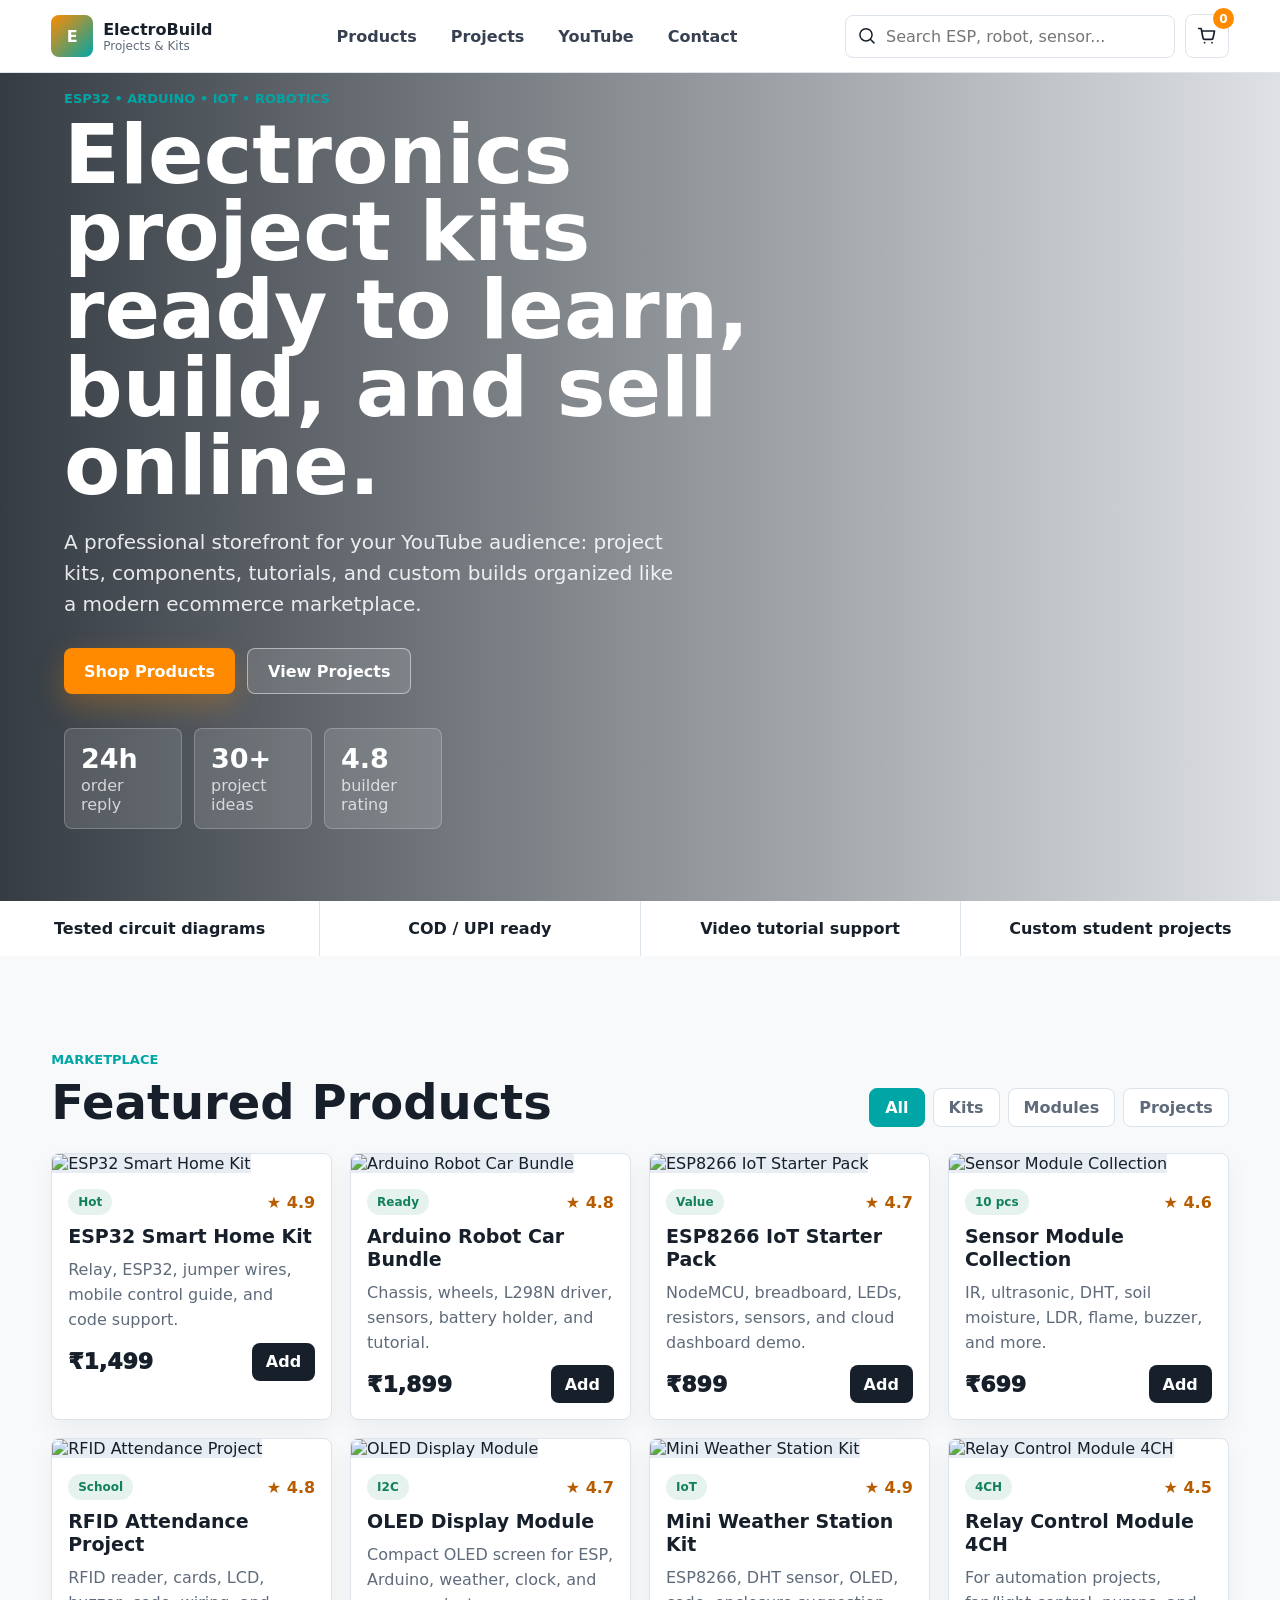
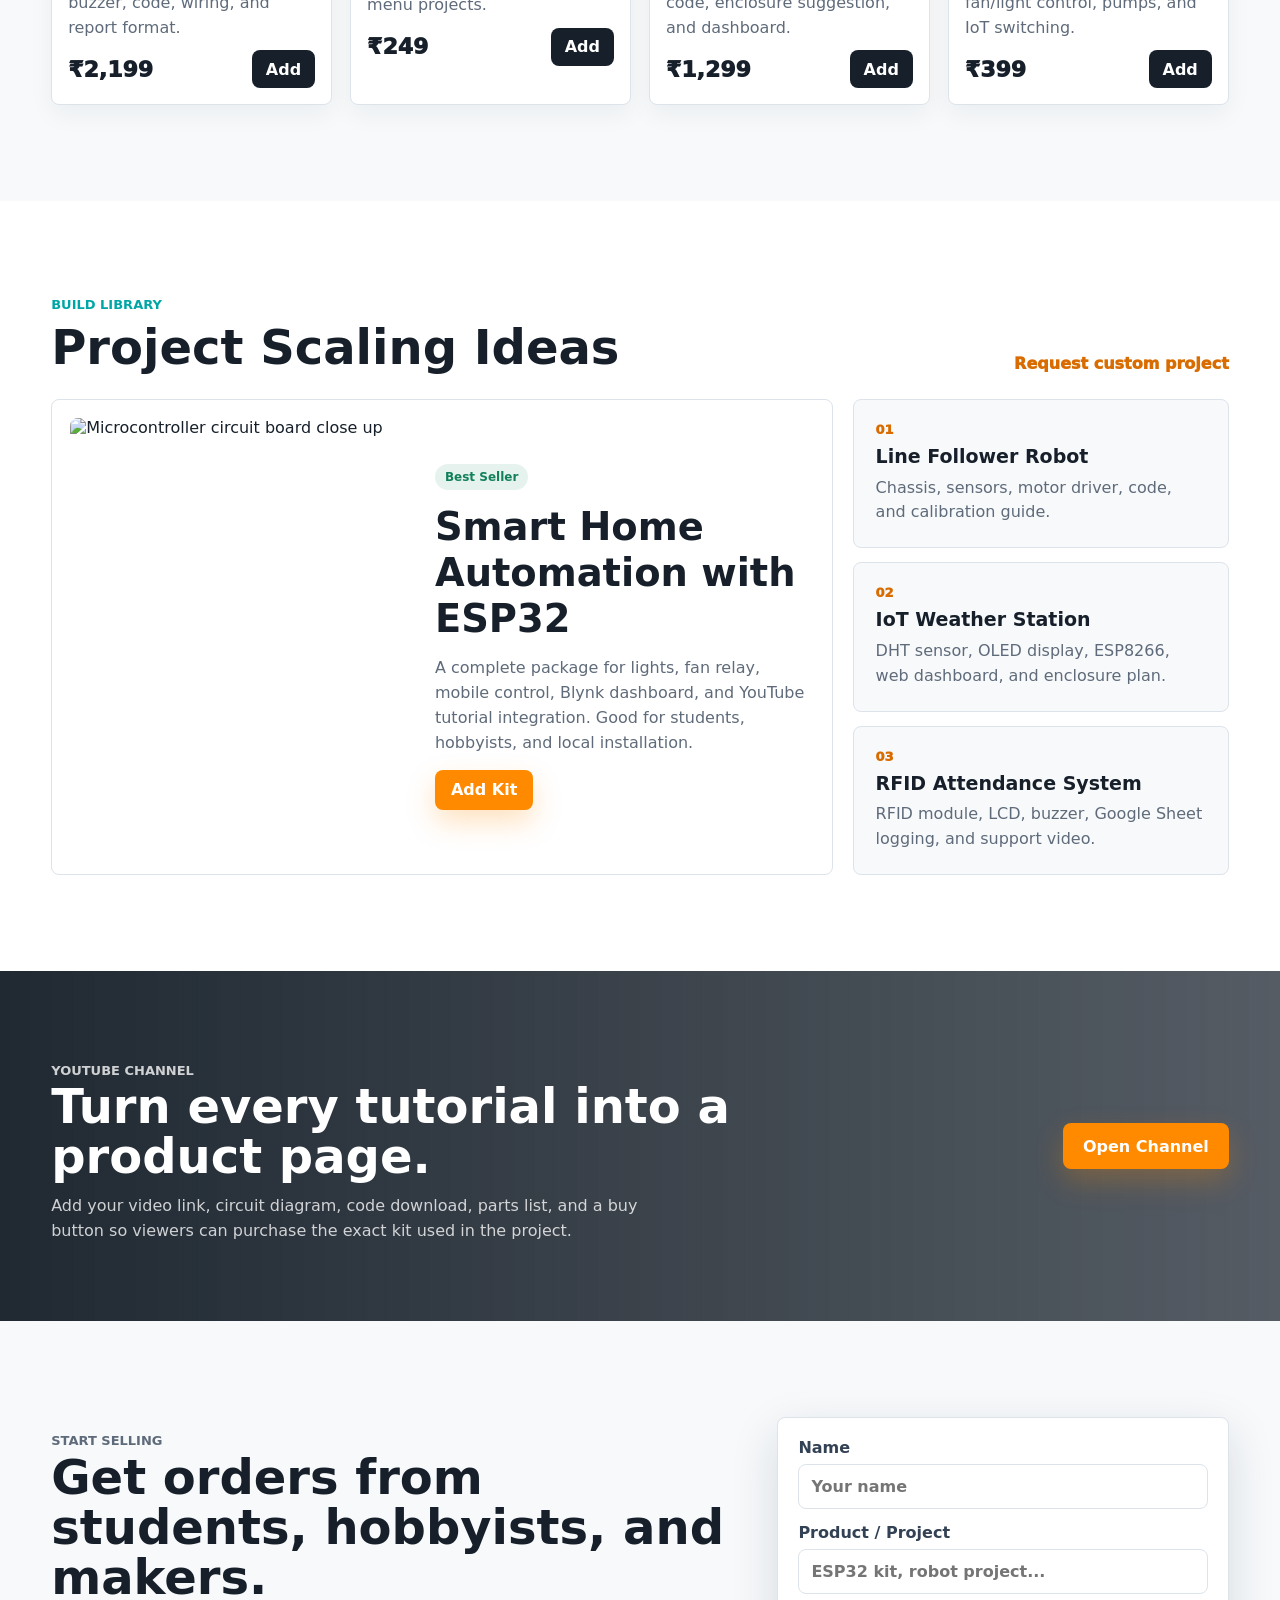
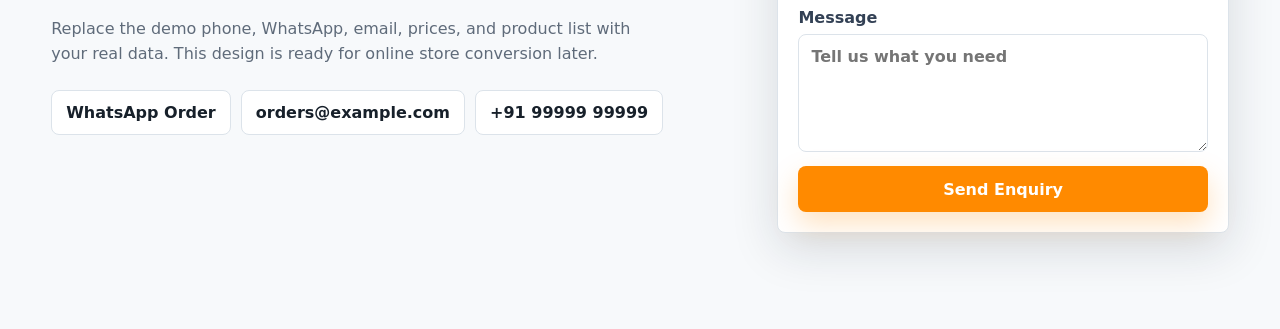
==== index.html @ 41c7502d "Add files via upload" ====
<!doctype html>
<html lang="en">
  <head>
    <meta charset="utf-8" />
    <meta name="viewport" content="width=device-width, initial-scale=1" />
    <title>ElectroBuild Store | Electronics Projects, ESP Kits & Learning</title>
    <meta
      name="description"
      content="Professional electronics project storefront for ESP, Arduino, IoT kits, modules, tutorials, and ready-to-buy project bundles."
    />
    <link rel="preconnect" href="https://images.unsplash.com" />
    <link rel="stylesheet" href="styles.css" />
  </head>
  <body>
    <header class="site-header">
      <a class="brand" href="#home" aria-label="ElectroBuild Store home">
        <span class="brand-mark">E</span>
        <span>
          <strong>ElectroBuild</strong>
          <small>Projects & Kits</small>
        </span>
      </a>

      <nav class="main-nav" aria-label="Primary navigation">
        <a href="#products">Products</a>
        <a href="#projects">Projects</a>
        <a href="#channel">YouTube</a>
        <a href="#contact">Contact</a>
      </nav>

      <div class="header-actions">
        <label class="search-box" aria-label="Search products">
          <svg viewBox="0 0 24 24" aria-hidden="true">
            <path d="m21 21-4.7-4.7m2.2-5.8a8 8 0 1 1-16 0 8 8 0 0 1 16 0Z" />
          </svg>
          <input id="searchInput" type="search" placeholder="Search ESP, robot, sensor..." />
        </label>
        <button class="icon-btn" id="cartButton" type="button" aria-label="Open cart">
          <svg viewBox="0 0 24 24" aria-hidden="true">
            <path d="M6 6h15l-1.7 8.4a2 2 0 0 1-2 1.6H9.2a2 2 0 0 1-2-1.6L5 3H2" />
            <path d="M9 20h.1M18 20h.1" />
          </svg>
          <span id="cartCount">0</span>
        </button>
      </div>
    </header>

    <main id="home">
      <section class="hero">
        <div class="hero-media" role="img" aria-label="Electronics workbench with microcontroller projects"></div>
        <div class="hero-content">
          <p class="eyebrow">ESP32 • Arduino • IoT • Robotics</p>
          <h1>Electronics project kits ready to learn, build, and sell online.</h1>
          <p>
            A professional storefront for your YouTube audience: project kits, components, tutorials,
            and custom builds organized like a modern ecommerce marketplace.
          </p>
          <div class="hero-actions">
            <a class="primary-btn" href="#products">Shop Products</a>
            <a class="secondary-btn" href="#projects">View Projects</a>
          </div>
          <dl class="hero-stats">
            <div>
              <dt>24h</dt>
              <dd>order reply</dd>
            </div>
            <div>
              <dt>30+</dt>
              <dd>project ideas</dd>
            </div>
            <div>
              <dt>4.8</dt>
              <dd>builder rating</dd>
            </div>
          </dl>
        </div>
      </section>

      <section class="trust-strip" aria-label="Store benefits">
        <span>Tested circuit diagrams</span>
        <span>COD / UPI ready</span>
        <span>Video tutorial support</span>
        <span>Custom student projects</span>
      </section>

      <section class="section catalog-section" id="products">
        <div class="section-heading">
          <div>
            <p class="eyebrow">Marketplace</p>
            <h2>Featured Products</h2>
          </div>
          <div class="filter-tabs" role="group" aria-label="Filter products">
            <button class="tab is-active" type="button" data-filter="all">All</button>
            <button class="tab" type="button" data-filter="kit">Kits</button>
            <button class="tab" type="button" data-filter="module">Modules</button>
            <button class="tab" type="button" data-filter="project">Projects</button>
          </div>
        </div>

        <div class="product-grid" id="productGrid" aria-live="polite"></div>
      </section>

      <section class="section project-section" id="projects">
        <div class="section-heading">
          <div>
            <p class="eyebrow">Build Library</p>
            <h2>Project Scaling Ideas</h2>
          </div>
          <a class="text-link" href="#contact">Request custom project</a>
        </div>

        <div class="project-layout">
          <article class="feature-project">
            <img
              src="https://images.unsplash.com/photo-1518770660439-4636190af475?auto=format&fit=crop&w=1200&q=80"
              alt="Microcontroller circuit board close up"
            />
            <div>
              <span class="badge">Best Seller</span>
              <h3>Smart Home Automation with ESP32</h3>
              <p>
                A complete package for lights, fan relay, mobile control, Blynk dashboard, and
                YouTube tutorial integration. Good for students, hobbyists, and local installation.
              </p>
              <button class="primary-btn small" type="button" data-add-feature>Add Kit</button>
            </div>
          </article>

          <div class="project-list">
            <article>
              <span>01</span>
              <h3>Line Follower Robot</h3>
              <p>Chassis, sensors, motor driver, code, and calibration guide.</p>
            </article>
            <article>
              <span>02</span>
              <h3>IoT Weather Station</h3>
              <p>DHT sensor, OLED display, ESP8266, web dashboard, and enclosure plan.</p>
            </article>
            <article>
              <span>03</span>
              <h3>RFID Attendance System</h3>
              <p>RFID module, LCD, buzzer, Google Sheet logging, and support video.</p>
            </article>
          </div>
        </div>
      </section>

      <section class="channel-band" id="channel">
        <div>
          <p class="eyebrow">YouTube Channel</p>
          <h2>Turn every tutorial into a product page.</h2>
          <p>
            Add your video link, circuit diagram, code download, parts list, and a buy button so
            viewers can purchase the exact kit used in the project.
          </p>
        </div>
        <a class="primary-btn" href="https://www.youtube.com/" target="_blank" rel="noreferrer">
          Open Channel
        </a>
      </section>

      <section class="section contact-section" id="contact">
        <div class="contact-copy">
          <p class="eyebrow">Start Selling</p>
          <h2>Get orders from students, hobbyists, and makers.</h2>
          <p>
            Replace the demo phone, WhatsApp, email, prices, and product list with your real data.
            This design is ready for online store conversion later.
          </p>
          <div class="contact-cards">
            <a href="https://wa.me/919999999999" target="_blank" rel="noreferrer">WhatsApp Order</a>
            <a href="mailto:orders@example.com">orders@example.com</a>
            <a href="tel:+919999999999">+91 99999 99999</a>
          </div>
        </div>

        <form class="order-form">
          <label>
            Name
            <input type="text" placeholder="Your name" />
          </label>
          <label>
            Product / Project
            <input type="text" placeholder="ESP32 kit, robot project..." />
          </label>
          <label>
            Message
            <textarea placeholder="Tell us what you need"></textarea>
          </label>
          <button class="primary-btn" type="button">Send Enquiry</button>
        </form>
      </section>
    </main>

    <aside class="cart-drawer" id="cartDrawer" aria-hidden="true">
      <div class="cart-panel" role="dialog" aria-modal="true" aria-labelledby="cartTitle">
        <div class="cart-head">
          <h2 id="cartTitle">Your Cart</h2>
          <button class="icon-btn ghost" id="closeCart" type="button" aria-label="Close cart">
            <svg viewBox="0 0 24 24" aria-hidden="true">
              <path d="M18 6 6 18M6 6l12 12" />
            </svg>
          </button>
        </div>
        <div class="cart-items" id="cartItems"></div>
        <div class="cart-total">
          <span>Total</span>
          <strong id="cartTotal">₹0</strong>
        </div>
        <a class="primary-btn full" href="https://wa.me/919999999999" target="_blank" rel="noreferrer">
          Checkout on WhatsApp
        </a>
      </div>
    </aside>

    <script src="app.js"></script>
  </body>
</html>
---- styles.css ----
:root {
  --ink: #17202a;
  --muted: #5f6b7a;
  --line: #dce3ea;
  --paper: #f7f9fb;
  --white: #ffffff;
  --brand: #ff8a00;
  --brand-dark: #d96c00;
  --accent: #00a6a6;
  --green: #12805c;
  --shadow: 0 16px 48px rgba(20, 32, 48, 0.14);
}

* {
  box-sizing: border-box;
}

html {
  scroll-behavior: smooth;
}

body {
  margin: 0;
  color: var(--ink);
  font-family: Inter, ui-sans-serif, system-ui, -apple-system, BlinkMacSystemFont, "Segoe UI", sans-serif;
  background: var(--paper);
}

button,
input,
textarea {
  font: inherit;
}

a {
  color: inherit;
  text-decoration: none;
}

.site-header {
  position: sticky;
  top: 0;
  z-index: 20;
  display: grid;
  grid-template-columns: auto 1fr auto;
  align-items: center;
  gap: 22px;
  padding: 14px clamp(18px, 4vw, 56px);
  border-bottom: 1px solid rgba(220, 227, 234, 0.92);
  background: rgba(255, 255, 255, 0.94);
  backdrop-filter: blur(18px);
}

.brand {
  display: flex;
  align-items: center;
  gap: 10px;
  min-width: 178px;
}

.brand-mark {
  display: grid;
  width: 42px;
  height: 42px;
  place-items: center;
  border-radius: 8px;
  color: white;
  font-weight: 900;
  background: linear-gradient(135deg, var(--brand), var(--accent));
}

.brand strong,
.brand small {
  display: block;
}

.brand small {
  color: var(--muted);
  font-size: 12px;
}

.main-nav {
  display: flex;
  justify-content: center;
  gap: clamp(14px, 3vw, 34px);
  color: #374151;
  font-weight: 700;
}

.main-nav a:hover {
  color: var(--brand-dark);
}

.header-actions {
  display: flex;
  align-items: center;
  gap: 10px;
}

.search-box {
  display: flex;
  align-items: center;
  gap: 8px;
  width: min(31vw, 330px);
  padding: 10px 12px;
  border: 1px solid var(--line);
  border-radius: 8px;
  background: #fff;
}

.search-box svg,
.icon-btn svg {
  width: 20px;
  height: 20px;
  fill: none;
  stroke: currentColor;
  stroke-linecap: round;
  stroke-linejoin: round;
  stroke-width: 2;
}

.search-box input {
  width: 100%;
  min-width: 0;
  border: 0;
  outline: 0;
}

.icon-btn {
  position: relative;
  display: grid;
  width: 44px;
  height: 44px;
  place-items: center;
  border: 1px solid var(--line);
  border-radius: 8px;
  color: var(--ink);
  background: #fff;
  cursor: pointer;
}

.icon-btn span {
  position: absolute;
  right: -6px;
  top: -7px;
  display: grid;
  min-width: 21px;
  height: 21px;
  place-items: center;
  border-radius: 999px;
  color: #fff;
  font-size: 12px;
  font-weight: 800;
  background: var(--brand);
}

.hero {
  position: relative;
  min-height: calc(100vh - 72px);
  display: grid;
  align-items: end;
  overflow: hidden;
  isolation: isolate;
}

.hero-media {
  position: absolute;
  inset: 0;
  z-index: -2;
  background-image:
    linear-gradient(90deg, rgba(10, 18, 26, 0.82), rgba(10, 18, 26, 0.45), rgba(10, 18, 26, 0.1)),
    url("https://images.unsplash.com/photo-1516321318423-f06f85e504b3?auto=format&fit=crop&w=1800&q=80");
  background-position: center;
  background-size: cover;
}

.hero-content {
  width: min(760px, calc(100% - 36px));
  margin: 0 0 clamp(28px, 8vh, 72px) clamp(18px, 5vw, 68px);
  color: #fff;
}

.eyebrow {
  margin: 0 0 10px;
  color: var(--accent);
  font-size: 13px;
  font-weight: 900;
  letter-spacing: 0;
  text-transform: uppercase;
}

.hero h1 {
  max-width: 720px;
  margin: 0;
  font-size: clamp(42px, 7vw, 82px);
  line-height: 0.95;
  letter-spacing: 0;
}

.hero p:not(.eyebrow) {
  max-width: 620px;
  margin: 22px 0 0;
  color: rgba(255, 255, 255, 0.88);
  font-size: clamp(17px, 2vw, 20px);
  line-height: 1.55;
}

.hero-actions,
.filter-tabs,
.contact-cards,
.cart-head,
.cart-total {
  display: flex;
  align-items: center;
}

.hero-actions {
  flex-wrap: wrap;
  gap: 12px;
  margin-top: 28px;
}

.primary-btn,
.secondary-btn {
  display: inline-flex;
  align-items: center;
  justify-content: center;
  min-height: 46px;
  padding: 0 20px;
  border: 0;
  border-radius: 8px;
  font-weight: 900;
  cursor: pointer;
}

.primary-btn {
  color: #fff;
  background: var(--brand);
  box-shadow: 0 12px 28px rgba(255, 138, 0, 0.25);
}

.primary-btn:hover {
  background: var(--brand-dark);
}

.secondary-btn {
  color: #fff;
  border: 1px solid rgba(255, 255, 255, 0.48);
  background: rgba(255, 255, 255, 0.12);
}

.small {
  min-height: 40px;
  padding: 0 16px;
}

.full {
  width: 100%;
}

.hero-stats {
  display: grid;
  grid-template-columns: repeat(3, minmax(0, 118px));
  gap: 12px;
  margin: 34px 0 0;
}

.hero-stats div {
  padding: 14px 16px;
  border: 1px solid rgba(255, 255, 255, 0.22);
  border-radius: 8px;
  background: rgba(255, 255, 255, 0.12);
}

.hero-stats dt {
  font-size: 27px;
  font-weight: 900;
}

.hero-stats dd {
  margin: 2px 0 0;
  color: rgba(255, 255, 255, 0.74);
}

.trust-strip {
  display: grid;
  grid-template-columns: repeat(4, 1fr);
  gap: 1px;
  background: var(--line);
}

.trust-strip span {
  padding: 18px;
  text-align: center;
  font-weight: 900;
  background: #fff;
}

.section {
  padding: clamp(54px, 9vw, 96px) clamp(18px, 4vw, 56px);
}

.section-heading {
  display: flex;
  align-items: end;
  justify-content: space-between;
  gap: 22px;
  margin-bottom: 26px;
}

.section-heading h2,
.channel-band h2,
.contact-copy h2 {
  margin: 0;
  font-size: clamp(30px, 4vw, 48px);
  line-height: 1.05;
  letter-spacing: 0;
}

.filter-tabs {
  flex-wrap: wrap;
  gap: 8px;
}

.tab {
  min-height: 39px;
  padding: 0 15px;
  border: 1px solid var(--line);
  border-radius: 8px;
  color: var(--muted);
  font-weight: 900;
  background: #fff;
  cursor: pointer;
}

.tab.is-active {
  color: #fff;
  border-color: var(--accent);
  background: var(--accent);
}

.product-grid {
  display: grid;
  grid-template-columns: repeat(4, minmax(0, 1fr));
  gap: 18px;
}

.product-card {
  overflow: hidden;
  border: 1px solid var(--line);
  border-radius: 8px;
  background: #fff;
  box-shadow: 0 10px 24px rgba(20, 32, 48, 0.05);
}

.product-card img {
  width: 100%;
  aspect-ratio: 1.2;
  object-fit: cover;
  background: #e8edf3;
}

.product-body {
  display: grid;
  gap: 10px;
  padding: 16px;
}

.product-meta {
  display: flex;
  align-items: center;
  justify-content: space-between;
  gap: 10px;
}

.badge {
  display: inline-flex;
  width: fit-content;
  align-items: center;
  min-height: 26px;
  padding: 0 10px;
  border-radius: 999px;
  color: var(--green);
  font-size: 12px;
  font-weight: 900;
  background: rgba(18, 128, 92, 0.1);
}

.rating {
  color: #b75d00;
  font-weight: 900;
}

.product-card h3,
.project-list h3,
.feature-project h3 {
  margin: 0;
  font-size: 19px;
  line-height: 1.2;
  letter-spacing: 0;
}

.product-card p,
.feature-project p,
.project-list p,
.channel-band p,
.contact-copy p {
  margin: 0;
  color: var(--muted);
  line-height: 1.55;
}

.price-row {
  display: flex;
  align-items: center;
  justify-content: space-between;
  gap: 10px;
}

.price {
  font-size: 22px;
  font-weight: 950;
}

.add-btn {
  min-height: 38px;
  padding: 0 14px;
  border: 0;
  border-radius: 8px;
  color: #fff;
  font-weight: 900;
  background: var(--ink);
  cursor: pointer;
}

.project-section {
  background: #fff;
}

.project-layout {
  display: grid;
  grid-template-columns: minmax(0, 1.35fr) minmax(300px, 0.65fr);
  gap: 20px;
}

.feature-project {
  display: grid;
  grid-template-columns: minmax(260px, 0.9fr) minmax(260px, 1fr);
  gap: 24px;
  align-items: center;
  padding: 18px;
  border: 1px solid var(--line);
  border-radius: 8px;
}

.feature-project img {
  width: 100%;
  height: 100%;
  min-height: 330px;
  border-radius: 8px;
  object-fit: cover;
}

.feature-project div {
  display: grid;
  justify-items: start;
  gap: 14px;
}

.feature-project h3 {
  font-size: clamp(26px, 3vw, 42px);
}

.project-list {
  display: grid;
  gap: 14px;
}

.project-list article {
  display: grid;
  gap: 8px;
  padding: 22px;
  border: 1px solid var(--line);
  border-radius: 8px;
  background: var(--paper);
}

.project-list span {
  color: var(--brand-dark);
  font-size: 13px;
  font-weight: 950;
}

.text-link {
  color: var(--brand-dark);
  font-weight: 950;
}

.channel-band {
  display: flex;
  align-items: center;
  justify-content: space-between;
  gap: 24px;
  padding: clamp(42px, 7vw, 78px) clamp(18px, 4vw, 56px);
  color: #fff;
  background:
    linear-gradient(90deg, rgba(23, 32, 42, 0.96), rgba(23, 32, 42, 0.72)),
    url("https://images.unsplash.com/photo-1519389950473-47ba0277781c?auto=format&fit=crop&w=1600&q=80") center/cover;
}

.channel-band div {
  max-width: 720px;
}

.channel-band p {
  max-width: 620px;
  margin-top: 12px;
  color: rgba(255, 255, 255, 0.78);
}

.contact-section {
  display: grid;
  grid-template-columns: minmax(0, 0.92fr) minmax(320px, 0.6fr);
  gap: 34px;
  align-items: start;
}

.contact-copy p {
  max-width: 620px;
  margin-top: 14px;
}

.contact-cards {
  flex-wrap: wrap;
  gap: 10px;
  margin-top: 24px;
}

.contact-cards a {
  padding: 12px 14px;
  border: 1px solid var(--line);
  border-radius: 8px;
  font-weight: 900;
  background: #fff;
}

.order-form {
  display: grid;
  gap: 14px;
  padding: 20px;
  border: 1px solid var(--line);
  border-radius: 8px;
  background: #fff;
  box-shadow: var(--shadow);
}

.order-form label {
  display: grid;
  gap: 7px;
  color: #334155;
  font-weight: 900;
}

.order-form input,
.order-form textarea {
  width: 100%;
  border: 1px solid var(--line);
  border-radius: 8px;
  padding: 12px;
  outline: 0;
}

.order-form textarea {
  min-height: 118px;
  resize: vertical;
}

.cart-drawer {
  position: fixed;
  inset: 0;
  z-index: 40;
  display: none;
  justify-content: end;
  background: rgba(13, 20, 28, 0.48);
}

.cart-drawer.is-open {
  display: flex;
}

.cart-panel {
  display: grid;
  grid-template-rows: auto 1fr auto auto;
  gap: 16px;
  width: min(420px, 100%);
  min-height: 100%;
  padding: 22px;
  background: #fff;
}

.cart-head,
.cart-total {
  justify-content: space-between;
}

.cart-head h2 {
  margin: 0;
}

.ghost {
  border: 0;
  background: var(--paper);
}

.cart-items {
  display: grid;
  align-content: start;
  gap: 12px;
  overflow: auto;
}

.cart-item {
  display: grid;
  grid-template-columns: 64px 1fr auto;
  gap: 12px;
  align-items: center;
  padding: 10px;
  border: 1px solid var(--line);
  border-radius: 8px;
}

.cart-item img {
  width: 64px;
  height: 64px;
  border-radius: 8px;
  object-fit: cover;
}

.cart-item h3 {
  margin: 0;
  font-size: 14px;
}

.cart-item p {
  margin: 3px 0 0;
  color: var(--muted);
  font-weight: 900;
}

.cart-item button {
  border: 0;
  color: #c2410c;
  font-weight: 900;
  background: transparent;
  cursor: pointer;
}

.cart-total {
  padding-top: 16px;
  border-top: 1px solid var(--line);
  font-size: 18px;
}

@media (max-width: 1050px) {
  .site-header {
    grid-template-columns: 1fr auto;
  }

  .main-nav {
    grid-column: 1 / -1;
    grid-row: 2;
    justify-content: start;
    overflow: auto;
  }

  .product-grid {
    grid-template-columns: repeat(2, minmax(0, 1fr));
  }

  .project-layout,
  .contact-section {
    grid-template-columns: 1fr;
  }
}

@media (max-width: 720px) {
  .site-header {
    display: flex;
    flex-wrap: wrap;
  }

  .brand {
    flex: 1 1 auto;
  }

  .header-actions,
  .search-box {
    width: 100%;
  }

  .main-nav {
    width: 100%;
  }

  .hero {
    min-height: 760px;
  }

  .hero-content {
    margin-inline: 18px;
  }

  .hero-stats,
  .trust-strip,
  .product-grid,
  .feature-project {
    grid-template-columns: 1fr;
  }

  .section-heading,
  .channel-band {
    align-items: start;
    flex-direction: column;
  }

  .feature-project img {
    min-height: 230px;
  }
}
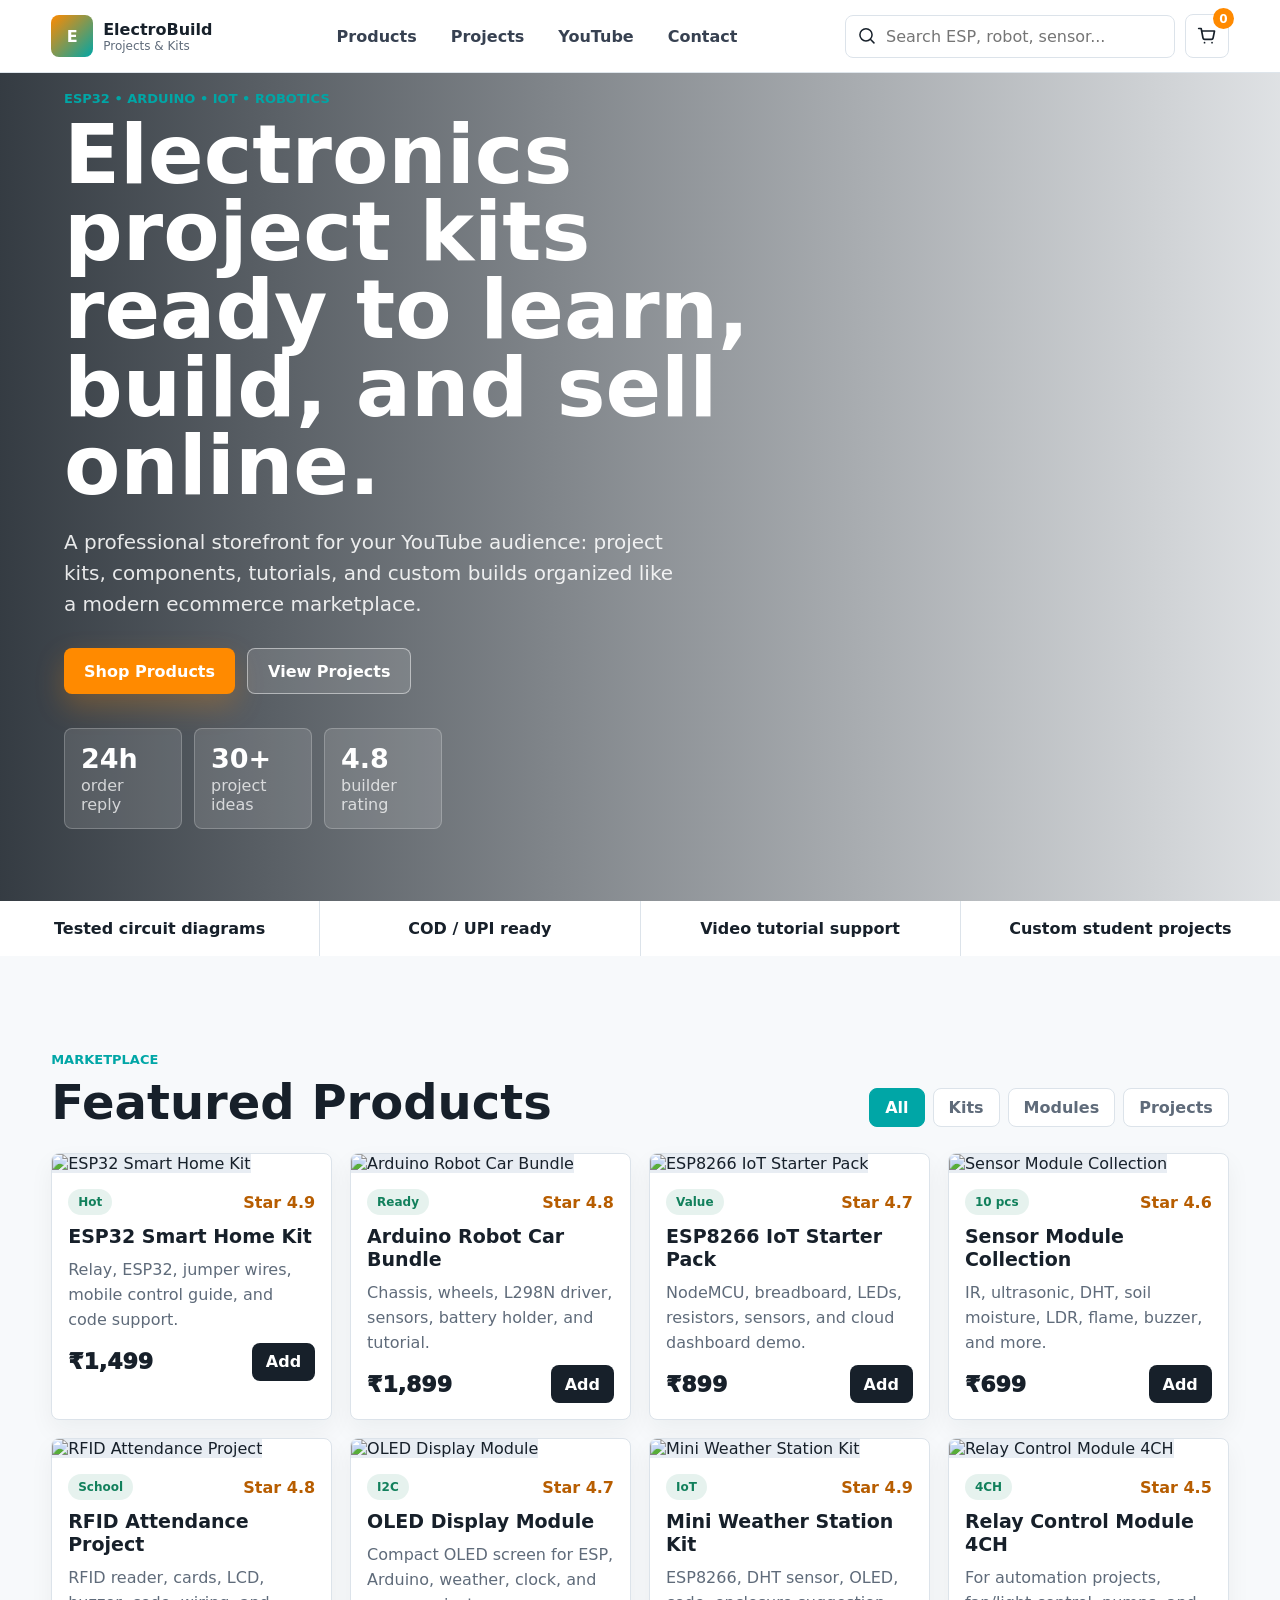
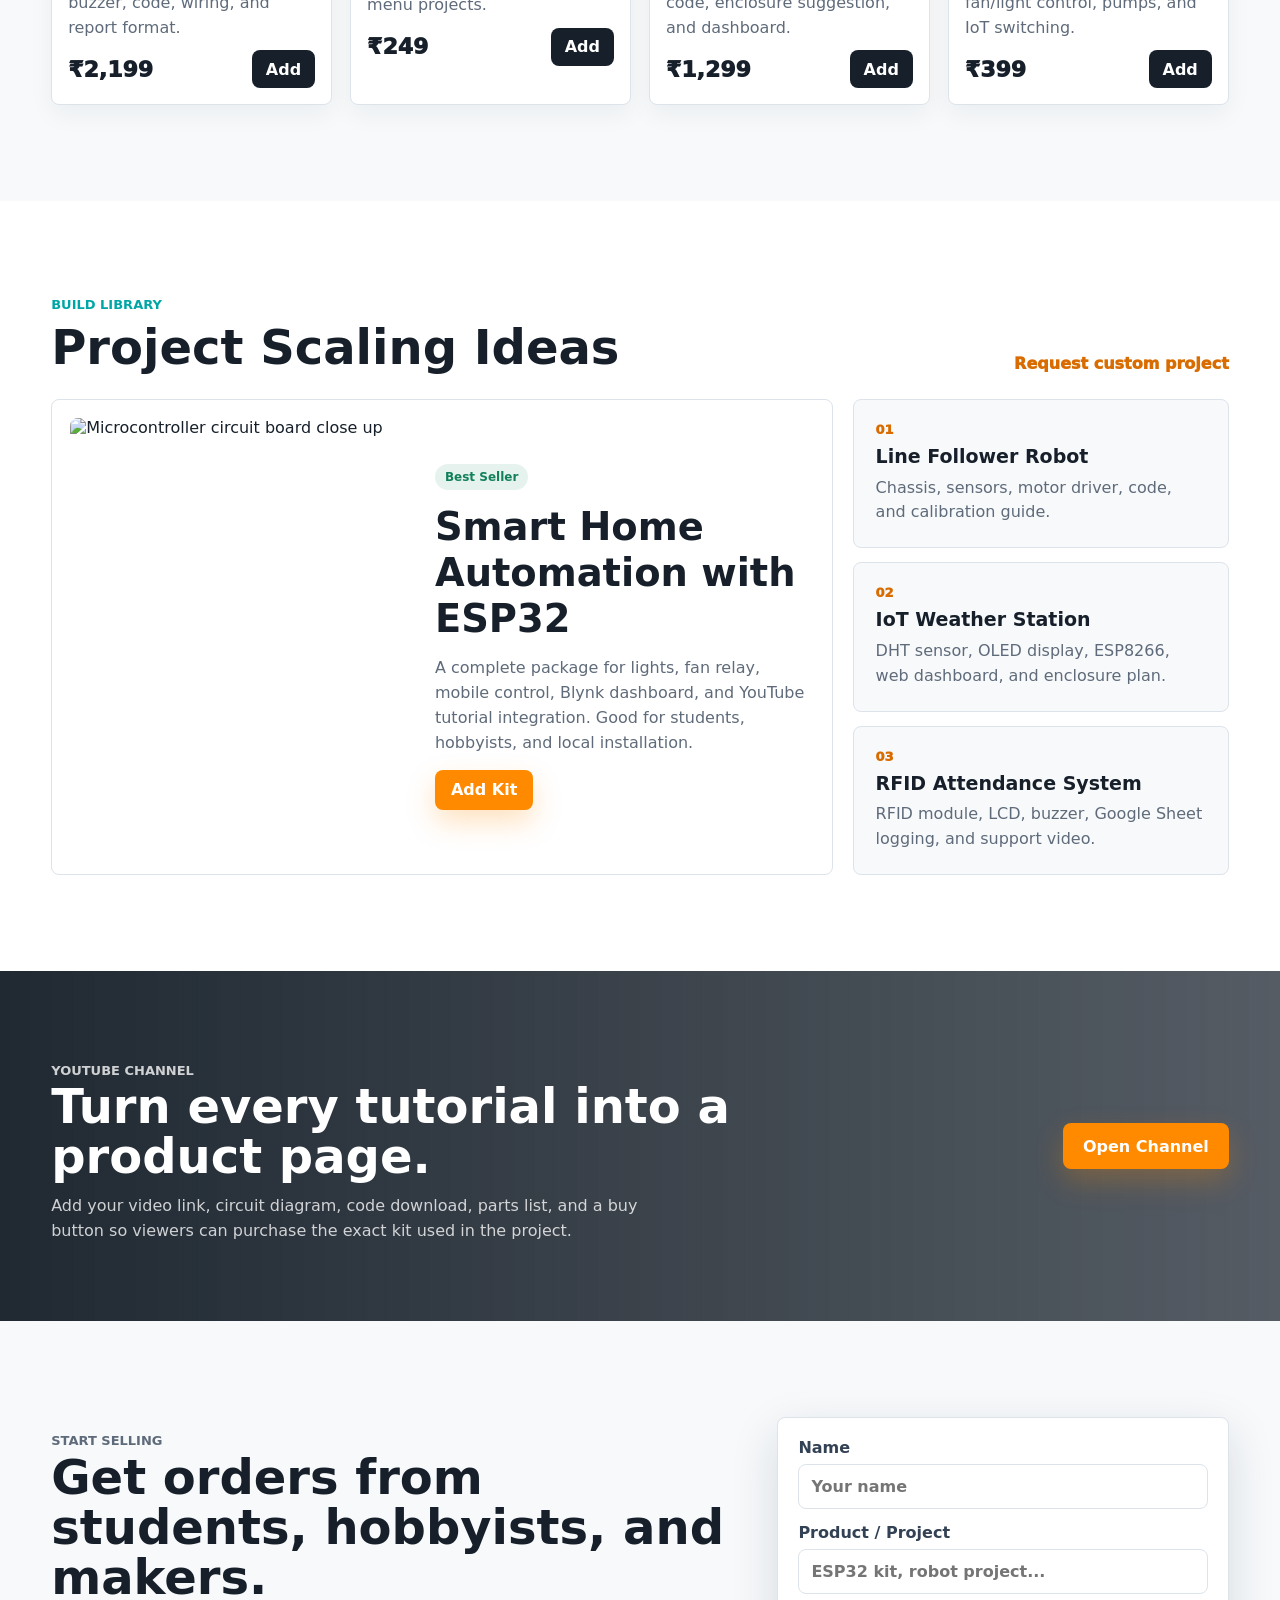
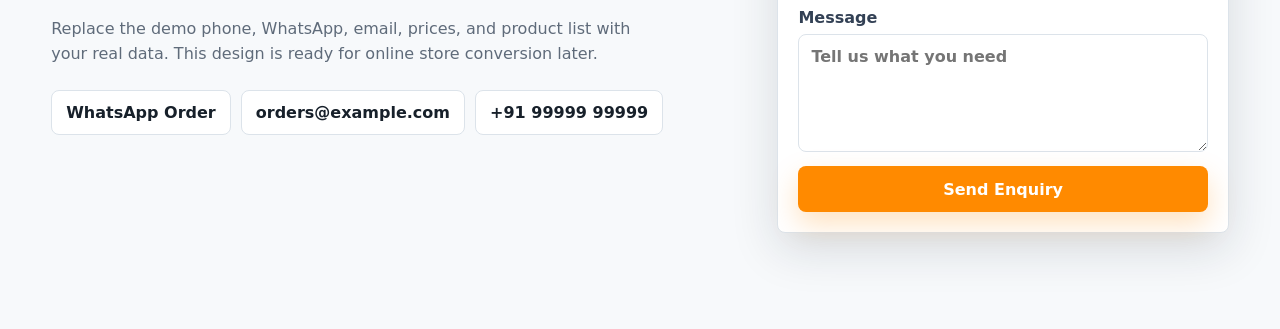
==== commit 0fcd3319: "Add files via upload" ====
--- a/index.html
+++ b/index.html
@@ -16,8 +16,8 @@
       <a class="brand" href="#home" aria-label="ElectroBuild Store home">
         <span class="brand-mark">E</span>
         <span>
-          <strong>ElectroBuild</strong>
-          <small>Projects & Kits</small>
+          <strong data-brand-name>ElectroBuild</strong>
+          <small data-brand-subtitle>Projects & Kits</small>
         </span>
       </a>
 
@@ -117,10 +117,9 @@
             />
             <div>
               <span class="badge">Best Seller</span>
-              <h3>Smart Home Automation with ESP32</h3>
+              <h3 data-feature-title>Smart Home Automation with ESP32</h3>
               <p>
-                A complete package for lights, fan relay, mobile control, Blynk dashboard, and
-                YouTube tutorial integration. Good for students, hobbyists, and local installation.
+                <span data-feature-description>A complete package for lights, fan relay, mobile control, Blynk dashboard, and YouTube tutorial integration. Good for students, hobbyists, and local installation.</span>
               </p>
               <button class="primary-btn small" type="button" data-add-feature>Add Kit</button>
             </div>
@@ -155,7 +154,7 @@
             viewers can purchase the exact kit used in the project.
           </p>
         </div>
-        <a class="primary-btn" href="https://www.youtube.com/" target="_blank" rel="noreferrer">
+        <a class="primary-btn" href="https://www.youtube.com/" target="_blank" rel="noreferrer" data-youtube-link>
           Open Channel
         </a>
       </section>
@@ -169,9 +168,9 @@
             This design is ready for online store conversion later.
           </p>
           <div class="contact-cards">
-            <a href="https://wa.me/919999999999" target="_blank" rel="noreferrer">WhatsApp Order</a>
-            <a href="mailto:orders@example.com">orders@example.com</a>
-            <a href="tel:+919999999999">+91 99999 99999</a>
+            <a href="https://wa.me/919999999999" target="_blank" rel="noreferrer" data-whatsapp-link>WhatsApp Order</a>
+            <a href="mailto:orders@example.com" data-email-link>orders@example.com</a>
+            <a href="tel:+919999999999" data-phone-link>+91 99999 99999</a>
           </div>
         </div>
 
@@ -208,12 +207,13 @@
           <span>Total</span>
           <strong id="cartTotal">₹0</strong>
         </div>
-        <a class="primary-btn full" href="https://wa.me/919999999999" target="_blank" rel="noreferrer">
+        <a class="primary-btn full" href="https://wa.me/919999999999" target="_blank" rel="noreferrer" data-whatsapp-link>
           Checkout on WhatsApp
         </a>
       </div>
     </aside>
 
+    <script src="content.js"></script>
     <script src="app.js"></script>
   </body>
 </html>
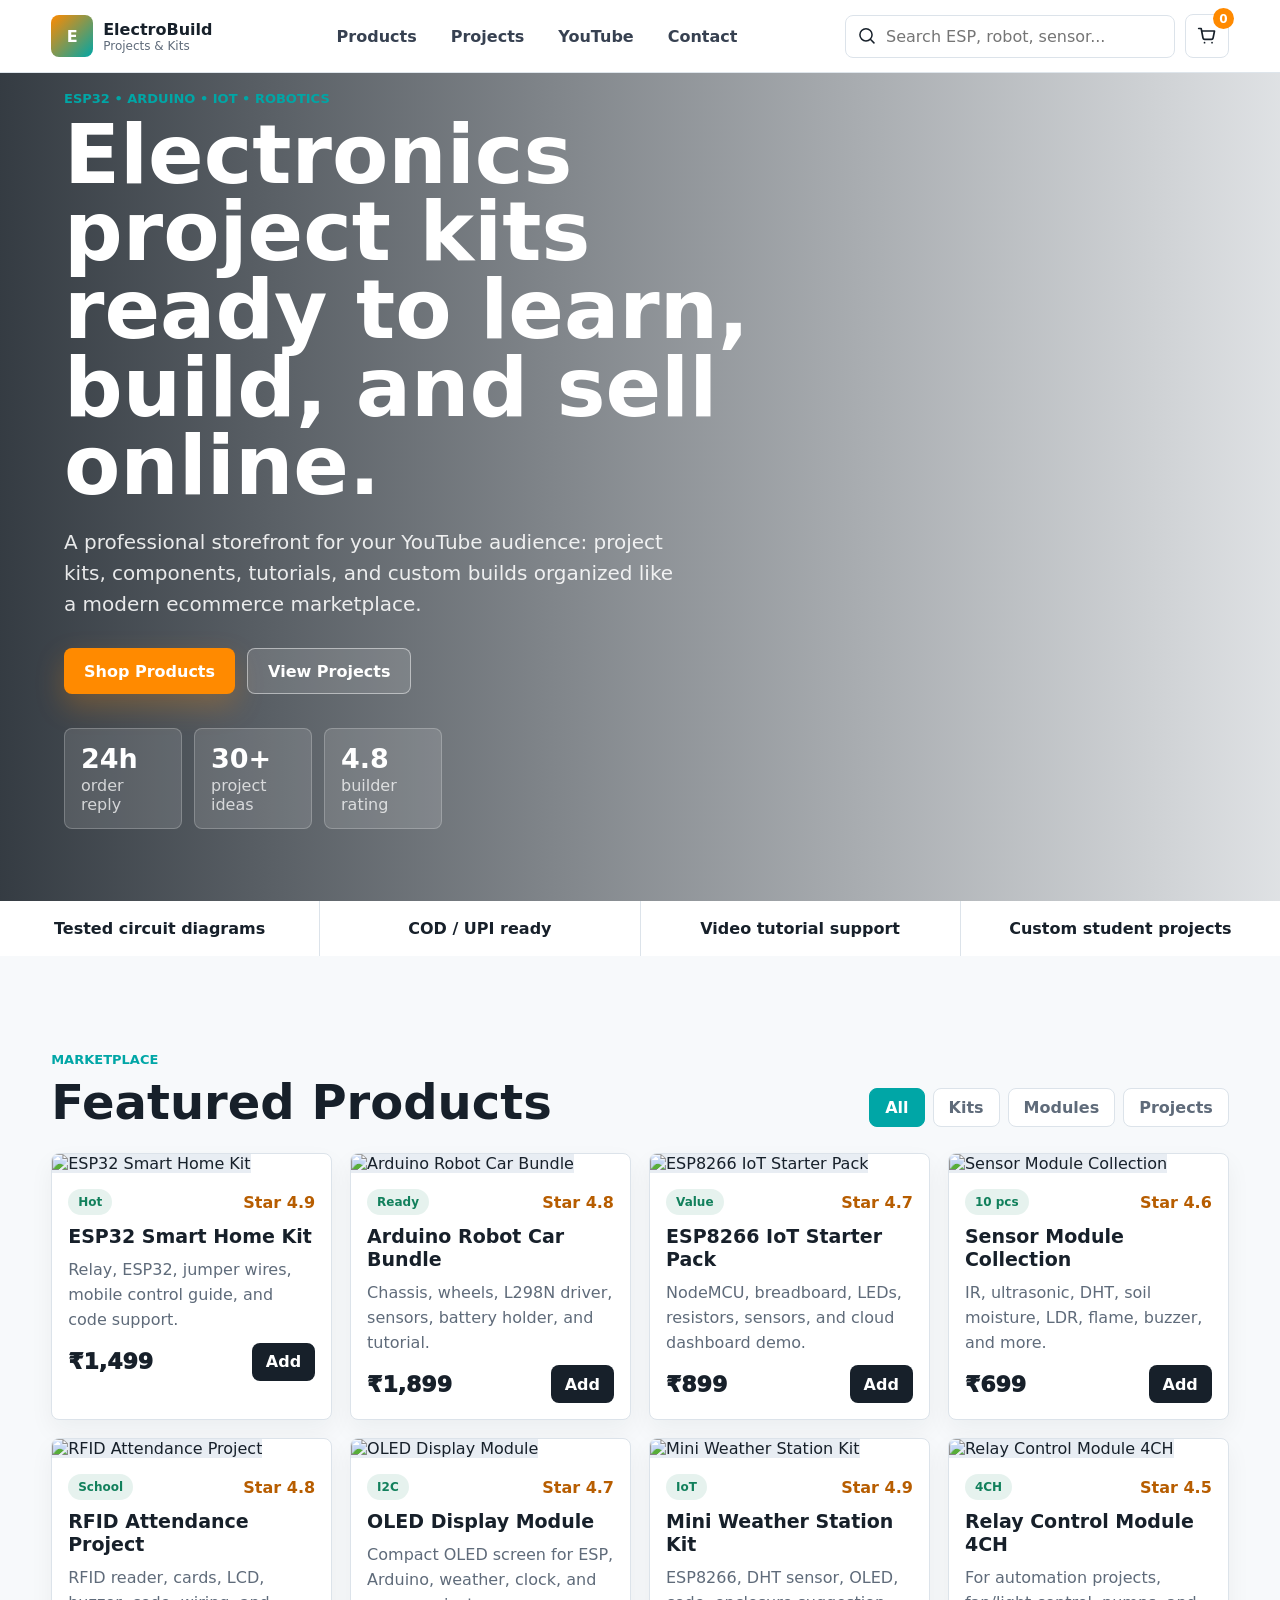
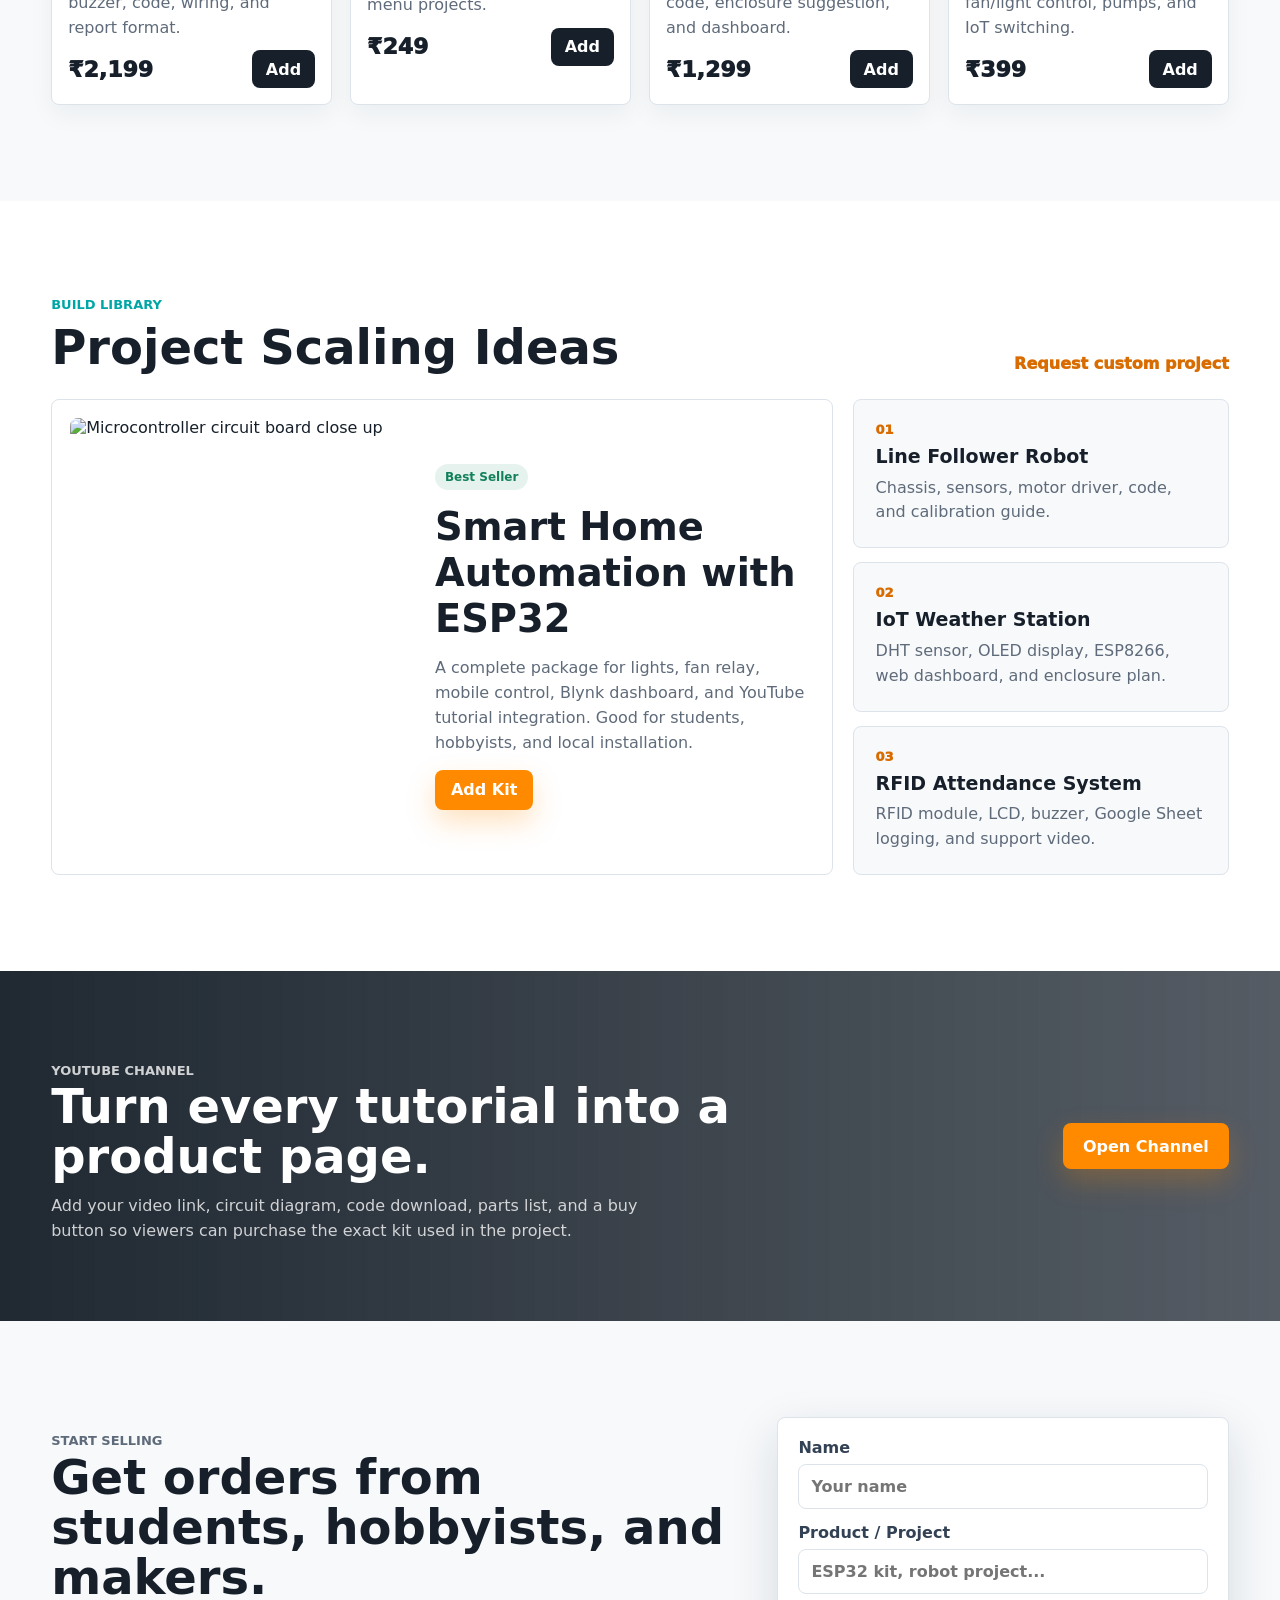
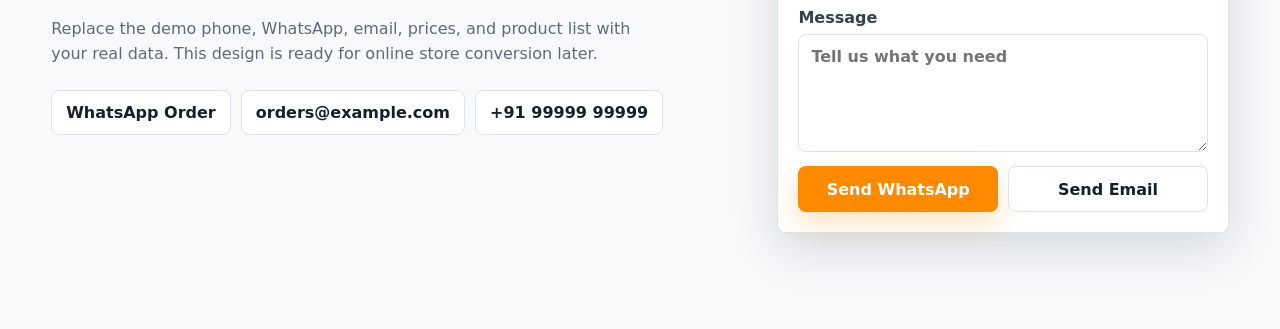
==== commit 8bdb0552: "Add files via upload" ====
--- a/index.html
+++ b/index.html
@@ -14,7 +14,7 @@
   <body>
     <header class="site-header">
       <a class="brand" href="#home" aria-label="ElectroBuild Store home">
-        <span class="brand-mark">E</span>
+        <span class="brand-mark" data-brand-mark>E</span>
         <span>
           <strong data-brand-name>ElectroBuild</strong>
           <small data-brand-subtitle>Projects & Kits</small>
@@ -125,22 +125,7 @@
             </div>
           </article>
 
-          <div class="project-list">
-            <article>
-              <span>01</span>
-              <h3>Line Follower Robot</h3>
-              <p>Chassis, sensors, motor driver, code, and calibration guide.</p>
-            </article>
-            <article>
-              <span>02</span>
-              <h3>IoT Weather Station</h3>
-              <p>DHT sensor, OLED display, ESP8266, web dashboard, and enclosure plan.</p>
-            </article>
-            <article>
-              <span>03</span>
-              <h3>RFID Attendance System</h3>
-              <p>RFID module, LCD, buzzer, Google Sheet logging, and support video.</p>
-            </article>
+          <div class="project-list" id="projectList">
           </div>
         </div>
       </section>
@@ -177,17 +162,20 @@
         <form class="order-form">
           <label>
             Name
-            <input type="text" placeholder="Your name" />
+            <input id="enquiryName" type="text" placeholder="Your name" />
           </label>
           <label>
             Product / Project
-            <input type="text" placeholder="ESP32 kit, robot project..." />
+            <input id="enquiryProduct" type="text" placeholder="ESP32 kit, robot project..." />
           </label>
           <label>
             Message
-            <textarea placeholder="Tell us what you need"></textarea>
+            <textarea id="enquiryMessage" placeholder="Tell us what you need"></textarea>
           </label>
-          <button class="primary-btn" type="button">Send Enquiry</button>
+          <div class="enquiry-actions">
+            <button class="primary-btn" id="sendWhatsappEnquiry" type="button">Send WhatsApp</button>
+            <button class="secondary-form-btn" id="sendEmailEnquiry" type="button">Send Email</button>
+          </div>
         </form>
       </section>
     </main>
--- a/styles.css
+++ b/styles.css
@@ -69,6 +69,12 @@
   background: linear-gradient(135deg, var(--brand), var(--accent));
 }
 
+.brand-mark.has-logo {
+  background-position: center;
+  background-size: cover;
+  color: transparent;
+}
+
 .brand strong,
 .brand small {
   display: block;
@@ -554,6 +560,26 @@
   box-shadow: var(--shadow);
 }
 
+.enquiry-actions {
+  display: grid;
+  grid-template-columns: 1fr 1fr;
+  gap: 10px;
+}
+
+.secondary-form-btn {
+  display: inline-flex;
+  align-items: center;
+  justify-content: center;
+  min-height: 46px;
+  padding: 0 20px;
+  border: 1px solid var(--line);
+  border-radius: 8px;
+  color: var(--ink);
+  font-weight: 900;
+  background: #fff;
+  cursor: pointer;
+}
+
 .order-form label {
   display: grid;
   gap: 7px;
@@ -726,4 +752,8 @@
   .feature-project img {
     min-height: 230px;
   }
-}
+
+  .enquiry-actions {
+    grid-template-columns: 1fr;
+  }
+}
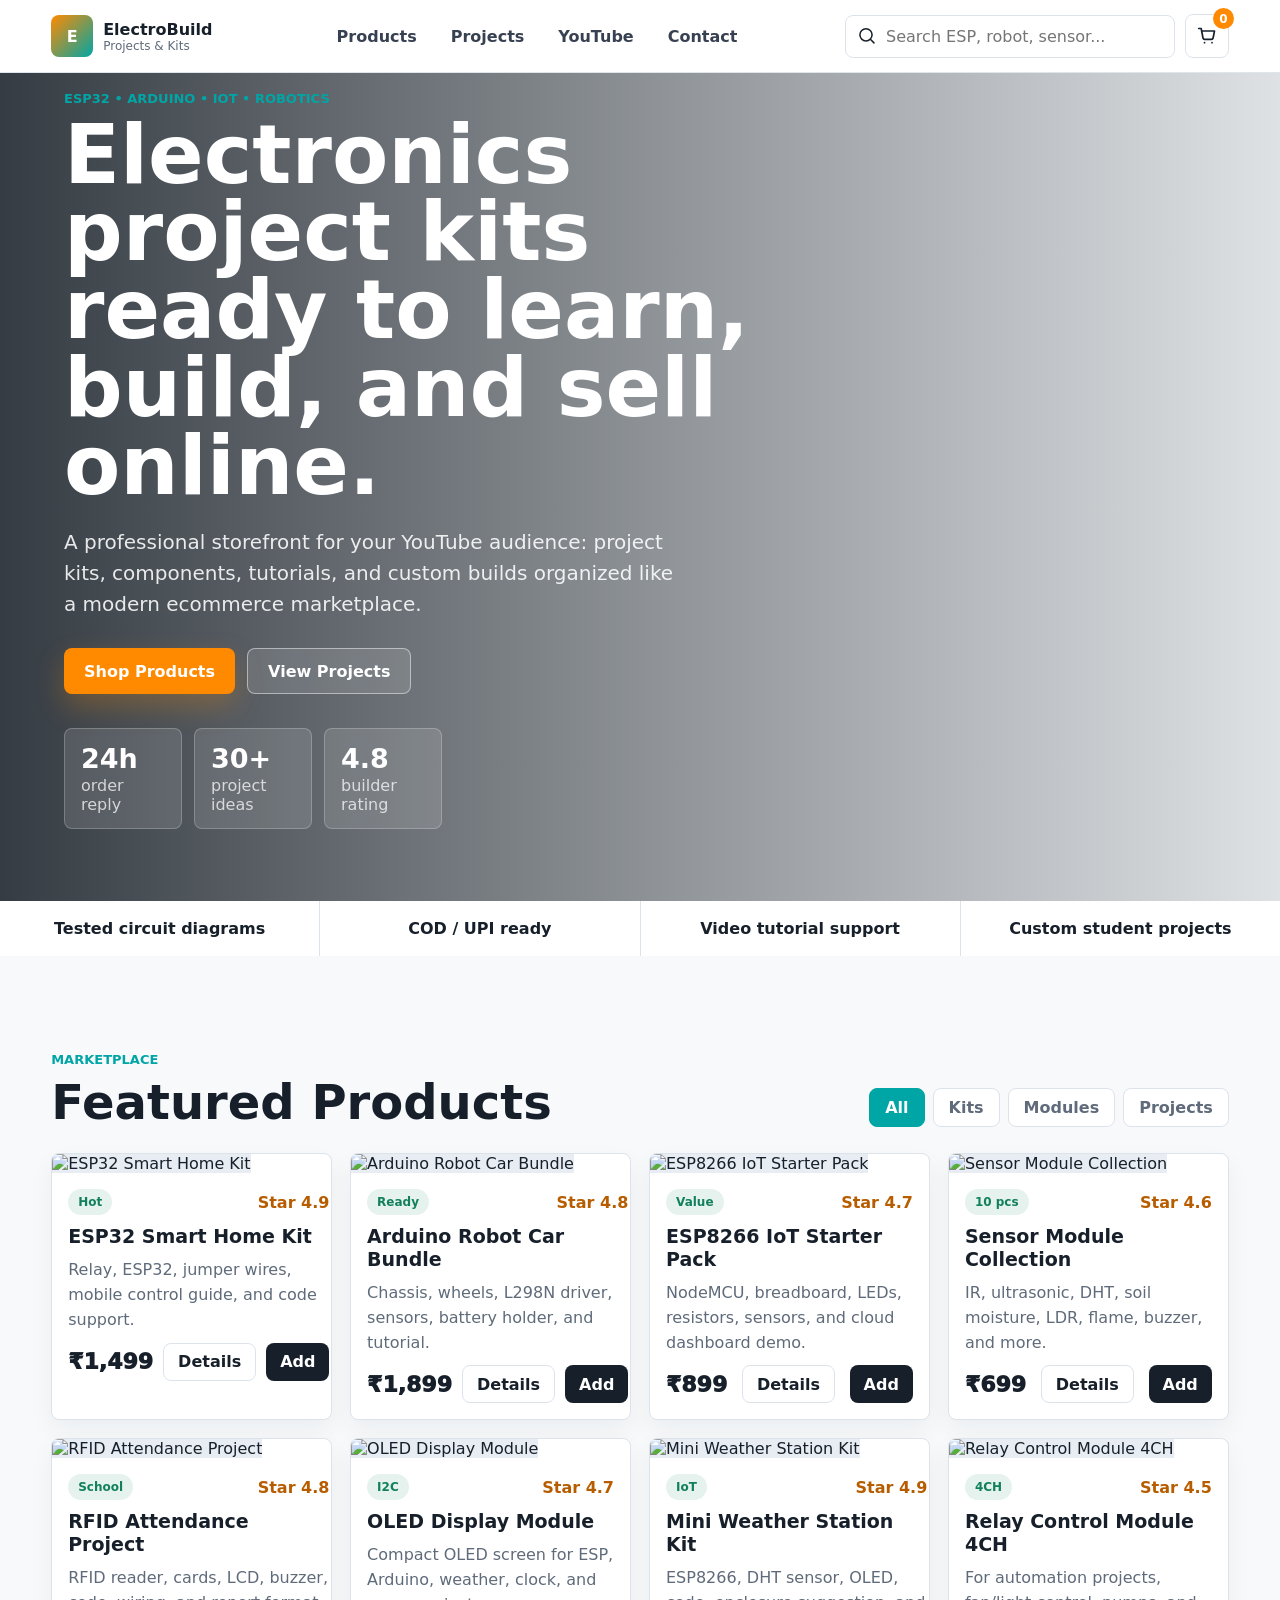
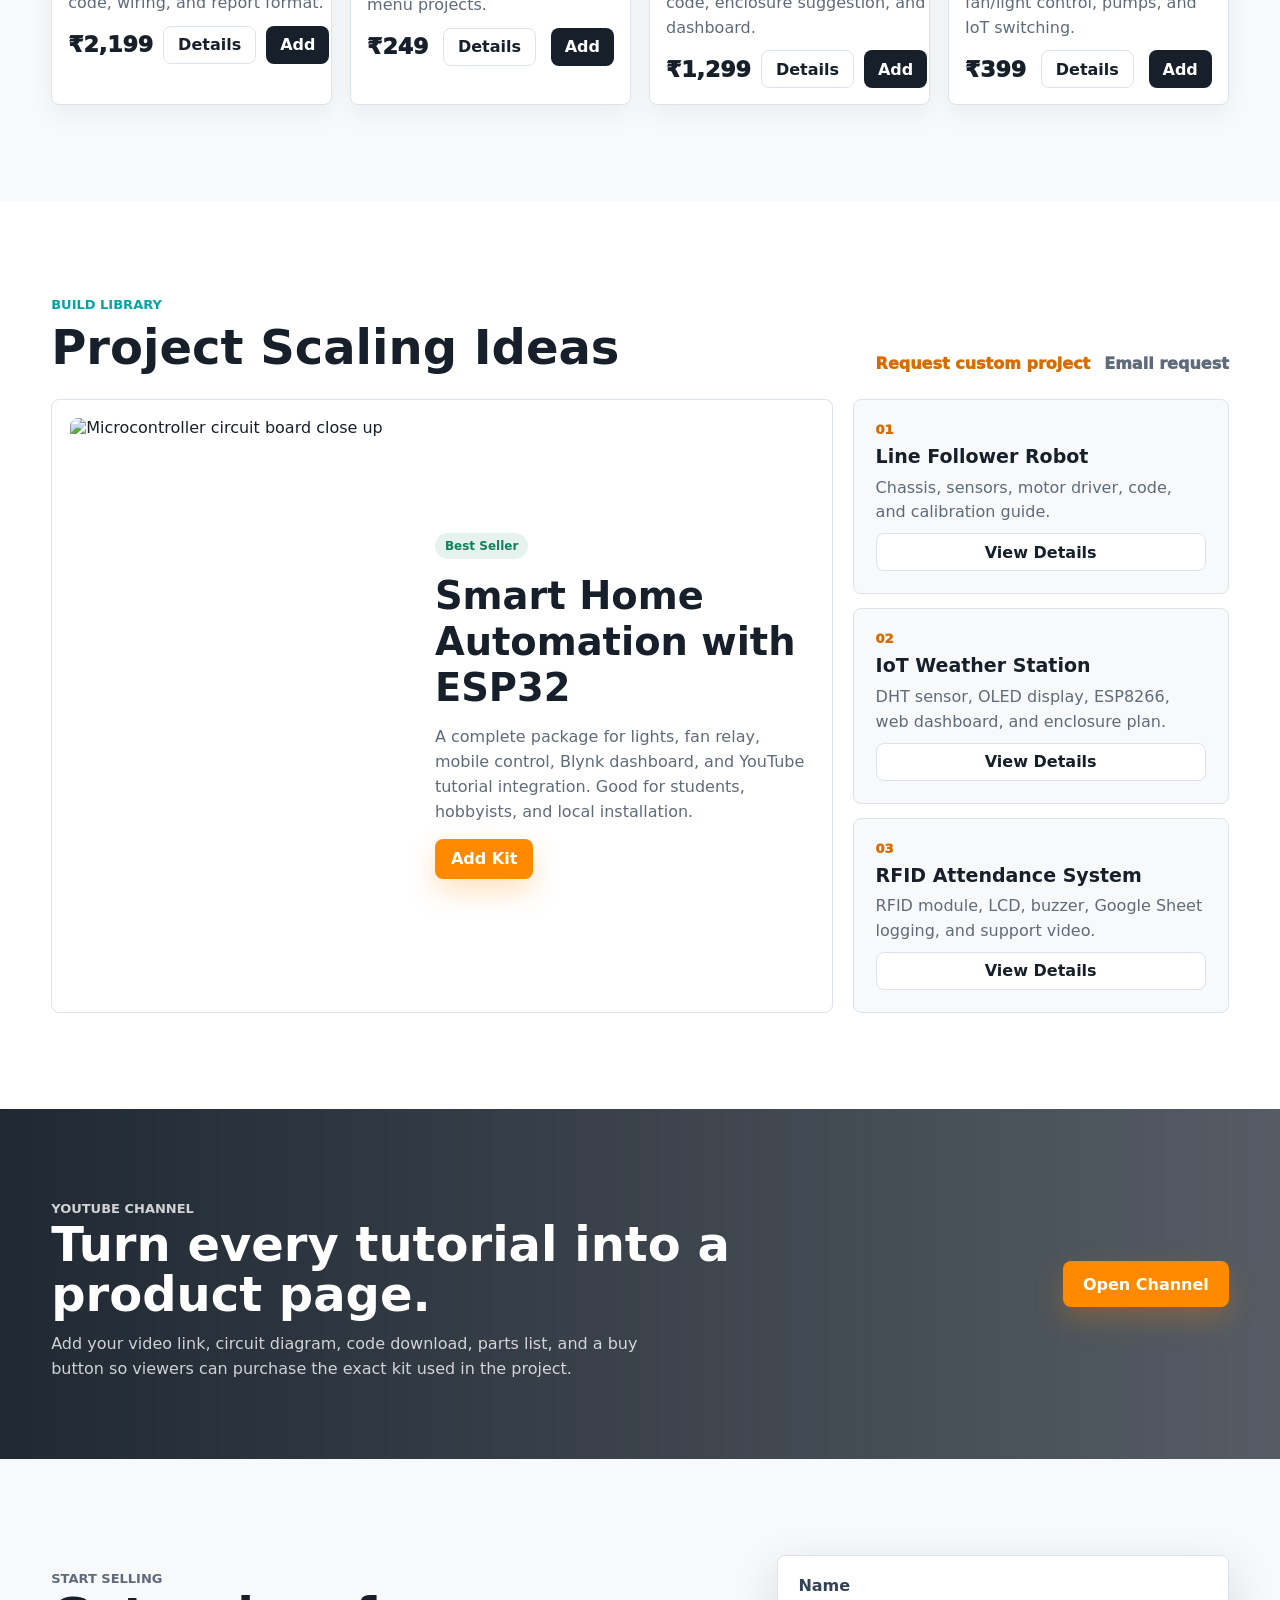
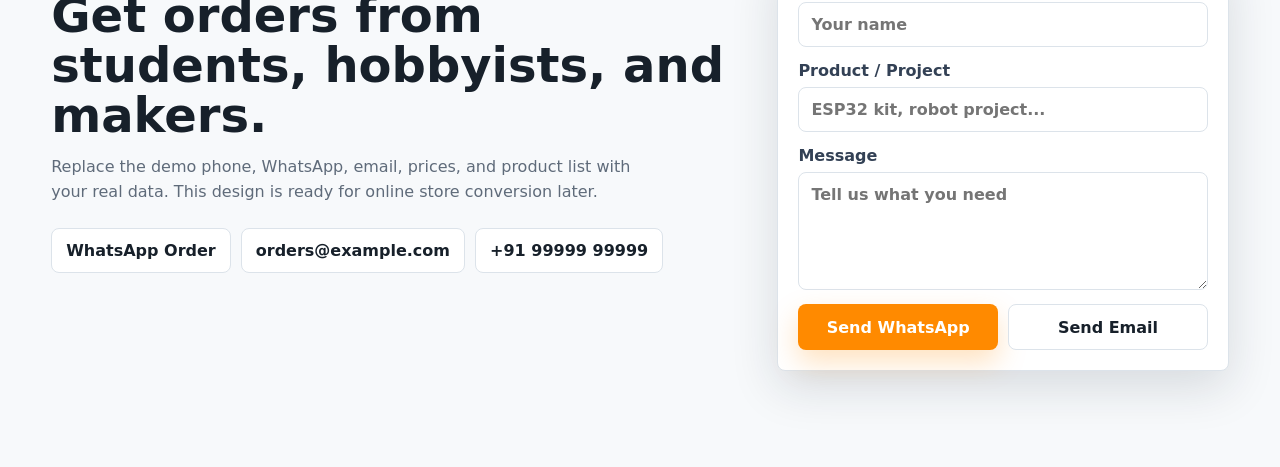
==== commit dc235413: "Add files via upload" ====
--- a/index.html
+++ b/index.html
@@ -9,7 +9,7 @@
       content="Professional electronics project storefront for ESP, Arduino, IoT kits, modules, tutorials, and ready-to-buy project bundles."
     />
     <link rel="preconnect" href="https://images.unsplash.com" />
-    <link rel="stylesheet" href="styles.css" />
+    <link rel="stylesheet" href="styles.css?v=10" />
   </head>
   <body>
     <header class="site-header">
@@ -100,13 +100,51 @@
         <div class="product-grid" id="productGrid" aria-live="polite"></div>
       </section>
 
+      <section class="section product-detail-section" id="productDetail" hidden>
+        <button class="back-btn" id="backToProducts" type="button">Back to Products</button>
+        <div class="detail-layout">
+          <div class="detail-media">
+            <img id="detailImage" src="" alt="" />
+            <div class="detail-video" id="detailVideoBox"></div>
+          </div>
+          <div class="detail-copy">
+            <span class="badge" id="detailTag">Product</span>
+            <h2 id="detailName">Product Name</h2>
+            <p id="detailDescription"></p>
+            <div class="detail-price-row">
+              <strong id="detailPrice">₹0</strong>
+              <span id="detailRating">Star 4.8</span>
+            </div>
+            <div class="detail-actions">
+              <button class="primary-btn" id="detailAddCart" type="button">Add to Cart</button>
+              <a class="secondary-form-btn" id="detailBuyWhatsapp" href="https://wa.me/919999999999" target="_blank" rel="noreferrer">
+                Buy on WhatsApp
+              </a>
+            </div>
+            <div class="detail-section" id="detailFullDescriptionBox">
+              <h3>Product Details</h3>
+              <p id="detailFullDescription"></p>
+            </div>
+            <div class="detail-section" id="detailSpecsBox">
+              <h3>Specifications</h3>
+              <ul id="detailSpecs"></ul>
+            </div>
+          </div>
+        </div>
+      </section>
+
       <section class="section project-section" id="projects">
         <div class="section-heading">
           <div>
             <p class="eyebrow">Build Library</p>
             <h2>Project Scaling Ideas</h2>
           </div>
-          <a class="text-link" href="#contact">Request custom project</a>
+          <div class="quick-actions">
+            <a class="text-link" href="https://wa.me/919999999999" target="_blank" rel="noreferrer" data-custom-whatsapp>
+              Request custom project
+            </a>
+            <a class="text-link muted-link" href="mailto:orders@example.com" data-custom-email>Email request</a>
+          </div>
         </div>
 
         <div class="project-layout">
@@ -173,8 +211,8 @@
             <textarea id="enquiryMessage" placeholder="Tell us what you need"></textarea>
           </label>
           <div class="enquiry-actions">
-            <button class="primary-btn" id="sendWhatsappEnquiry" type="button">Send WhatsApp</button>
-            <button class="secondary-form-btn" id="sendEmailEnquiry" type="button">Send Email</button>
+            <a class="primary-btn" id="sendWhatsappEnquiry" href="https://wa.me/919999999999" target="_blank" rel="noreferrer">Send WhatsApp</a>
+            <a class="secondary-form-btn" id="sendEmailEnquiry" href="mailto:orders@example.com">Send Email</a>
           </div>
         </form>
       </section>
@@ -195,12 +233,28 @@
           <span>Total</span>
           <strong id="cartTotal">₹0</strong>
         </div>
-        <a class="primary-btn full" href="https://wa.me/919999999999" target="_blank" rel="noreferrer" data-whatsapp-link>
+        <a class="primary-btn full" id="checkoutWhatsapp" href="https://wa.me/919999999999" target="_blank" rel="noreferrer">
           Checkout on WhatsApp
         </a>
       </div>
     </aside>
 
+    <div class="video-modal" id="videoModal" aria-hidden="true">
+      <div class="video-panel" role="dialog" aria-modal="true" aria-label="Project video">
+        <button class="icon-btn ghost video-close" id="closeVideo" type="button" aria-label="Close video">
+          <svg viewBox="0 0 24 24" aria-hidden="true">
+            <path d="M18 6 6 18M6 6l12 12" />
+          </svg>
+        </button>
+        <iframe
+          id="videoFrame"
+          title="Project video"
+          allow="autoplay; encrypted-media; picture-in-picture"
+          allowfullscreen
+        ></iframe>
+      </div>
+    </div>
+
     <script src="content.js"></script>
     <script src="app.js"></script>
   </body>
--- a/styles.css
+++ b/styles.css
@@ -212,6 +212,7 @@
 }
 
 .hero-actions,
+.quick-actions,
 .filter-tabs,
 .contact-cards,
 .cart-head,
@@ -357,6 +358,7 @@
   border-radius: 8px;
   background: #fff;
   box-shadow: 0 10px 24px rgba(20, 32, 48, 0.05);
+  cursor: pointer;
 }
 
 .product-card img {
@@ -439,6 +441,164 @@
   cursor: pointer;
 }
 
+.details-btn {
+  min-height: 38px;
+  padding: 0 14px;
+  border: 1px solid var(--line);
+  border-radius: 8px;
+  color: var(--ink);
+  font-weight: 900;
+  background: #fff;
+  cursor: pointer;
+}
+
+.product-detail-section {
+  background: #fff;
+  scroll-margin-top: 92px;
+}
+
+.back-btn {
+  display: inline-flex;
+  align-items: center;
+  min-height: 40px;
+  margin-bottom: 18px;
+  padding: 0 14px;
+  border: 1px solid var(--line);
+  border-radius: 8px;
+  color: var(--ink);
+  font-weight: 900;
+  background: var(--paper);
+  cursor: pointer;
+}
+
+.detail-layout {
+  display: grid;
+  grid-template-columns: minmax(280px, 0.95fr) minmax(280px, 1fr);
+  gap: clamp(22px, 4vw, 48px);
+  align-items: start;
+}
+
+.detail-media {
+  display: grid;
+  gap: 14px;
+}
+
+.detail-thumbs {
+  display: grid;
+  grid-template-columns: repeat(4, minmax(0, 1fr));
+  gap: 10px;
+}
+
+.detail-thumbs button {
+  padding: 0;
+  border: 2px solid transparent;
+  border-radius: 8px;
+  background: transparent;
+  cursor: pointer;
+}
+
+.detail-thumbs button.is-active {
+  border-color: var(--brand);
+}
+
+.detail-thumbs img {
+  width: 100%;
+  aspect-ratio: 1;
+  border-radius: 6px;
+  object-fit: cover;
+}
+
+.detail-media img,
+.detail-video iframe,
+.video-placeholder {
+  width: 100%;
+  border-radius: 8px;
+}
+
+.detail-media img {
+  aspect-ratio: 1.15;
+  object-fit: cover;
+  border: 1px solid var(--line);
+}
+
+.detail-video iframe,
+.video-placeholder {
+  aspect-ratio: 16 / 9;
+  border: 1px solid var(--line);
+  background: #0f1720;
+}
+
+.video-placeholder {
+  display: grid;
+  place-items: center;
+  padding: 22px;
+  color: #fff;
+  text-align: center;
+  font-weight: 900;
+}
+
+.detail-copy {
+  display: grid;
+  justify-items: start;
+  gap: 16px;
+}
+
+.detail-copy h2 {
+  margin: 0;
+  font-size: clamp(34px, 5vw, 58px);
+  line-height: 1.03;
+  letter-spacing: 0;
+}
+
+.detail-copy p {
+  margin: 0;
+  color: var(--muted);
+  font-size: 18px;
+  line-height: 1.65;
+}
+
+.detail-price-row {
+  display: flex;
+  flex-wrap: wrap;
+  align-items: center;
+  gap: 16px;
+}
+
+.detail-price-row strong {
+  font-size: 34px;
+}
+
+.detail-price-row span {
+  color: #b75d00;
+  font-weight: 950;
+}
+
+.detail-actions {
+  display: flex;
+  flex-wrap: wrap;
+  gap: 10px;
+}
+
+.detail-section {
+  width: 100%;
+  padding-top: 18px;
+  border-top: 1px solid var(--line);
+}
+
+.detail-section h3 {
+  margin: 0 0 10px;
+  font-size: 22px;
+}
+
+.detail-section ul {
+  display: grid;
+  gap: 8px;
+  margin: 0;
+  padding-left: 20px;
+  color: var(--muted);
+  line-height: 1.55;
+}
+
 .project-section {
   background: #fff;
 }
@@ -489,6 +649,7 @@
   border: 1px solid var(--line);
   border-radius: 8px;
   background: var(--paper);
+  cursor: pointer;
 }
 
 .project-list span {
@@ -500,6 +661,31 @@
 .text-link {
   color: var(--brand-dark);
   font-weight: 950;
+}
+
+.quick-actions {
+  flex-wrap: wrap;
+  justify-content: end;
+  gap: 14px;
+}
+
+.muted-link {
+  color: var(--muted);
+}
+
+.video-link {
+  display: inline-flex;
+  width: fit-content;
+  align-items: center;
+  min-height: 34px;
+  padding: 0 12px;
+  border: 1px solid var(--line);
+  border-radius: 8px;
+  color: var(--accent);
+  font-size: 13px;
+  font-weight: 950;
+  background: #fff;
+  cursor: pointer;
 }
 
 .channel-band {
@@ -610,6 +796,43 @@
   background: rgba(13, 20, 28, 0.48);
 }
 
+.video-modal {
+  position: fixed;
+  inset: 0;
+  z-index: 50;
+  display: none;
+  place-items: center;
+  padding: 18px;
+  background: rgba(13, 20, 28, 0.72);
+}
+
+.video-modal.is-open {
+  display: grid;
+}
+
+.video-panel {
+  position: relative;
+  width: min(920px, 100%);
+  aspect-ratio: 16 / 9;
+  border-radius: 8px;
+  background: #000;
+  box-shadow: var(--shadow);
+}
+
+.video-panel iframe {
+  width: 100%;
+  height: 100%;
+  border: 0;
+  border-radius: 8px;
+}
+
+.video-close {
+  position: absolute;
+  right: -12px;
+  top: -12px;
+  z-index: 1;
+}
+
 .cart-drawer.is-open {
   display: flex;
 }
@@ -704,6 +927,7 @@
   }
 
   .project-layout,
+  .detail-layout,
   .contact-section {
     grid-template-columns: 1fr;
   }
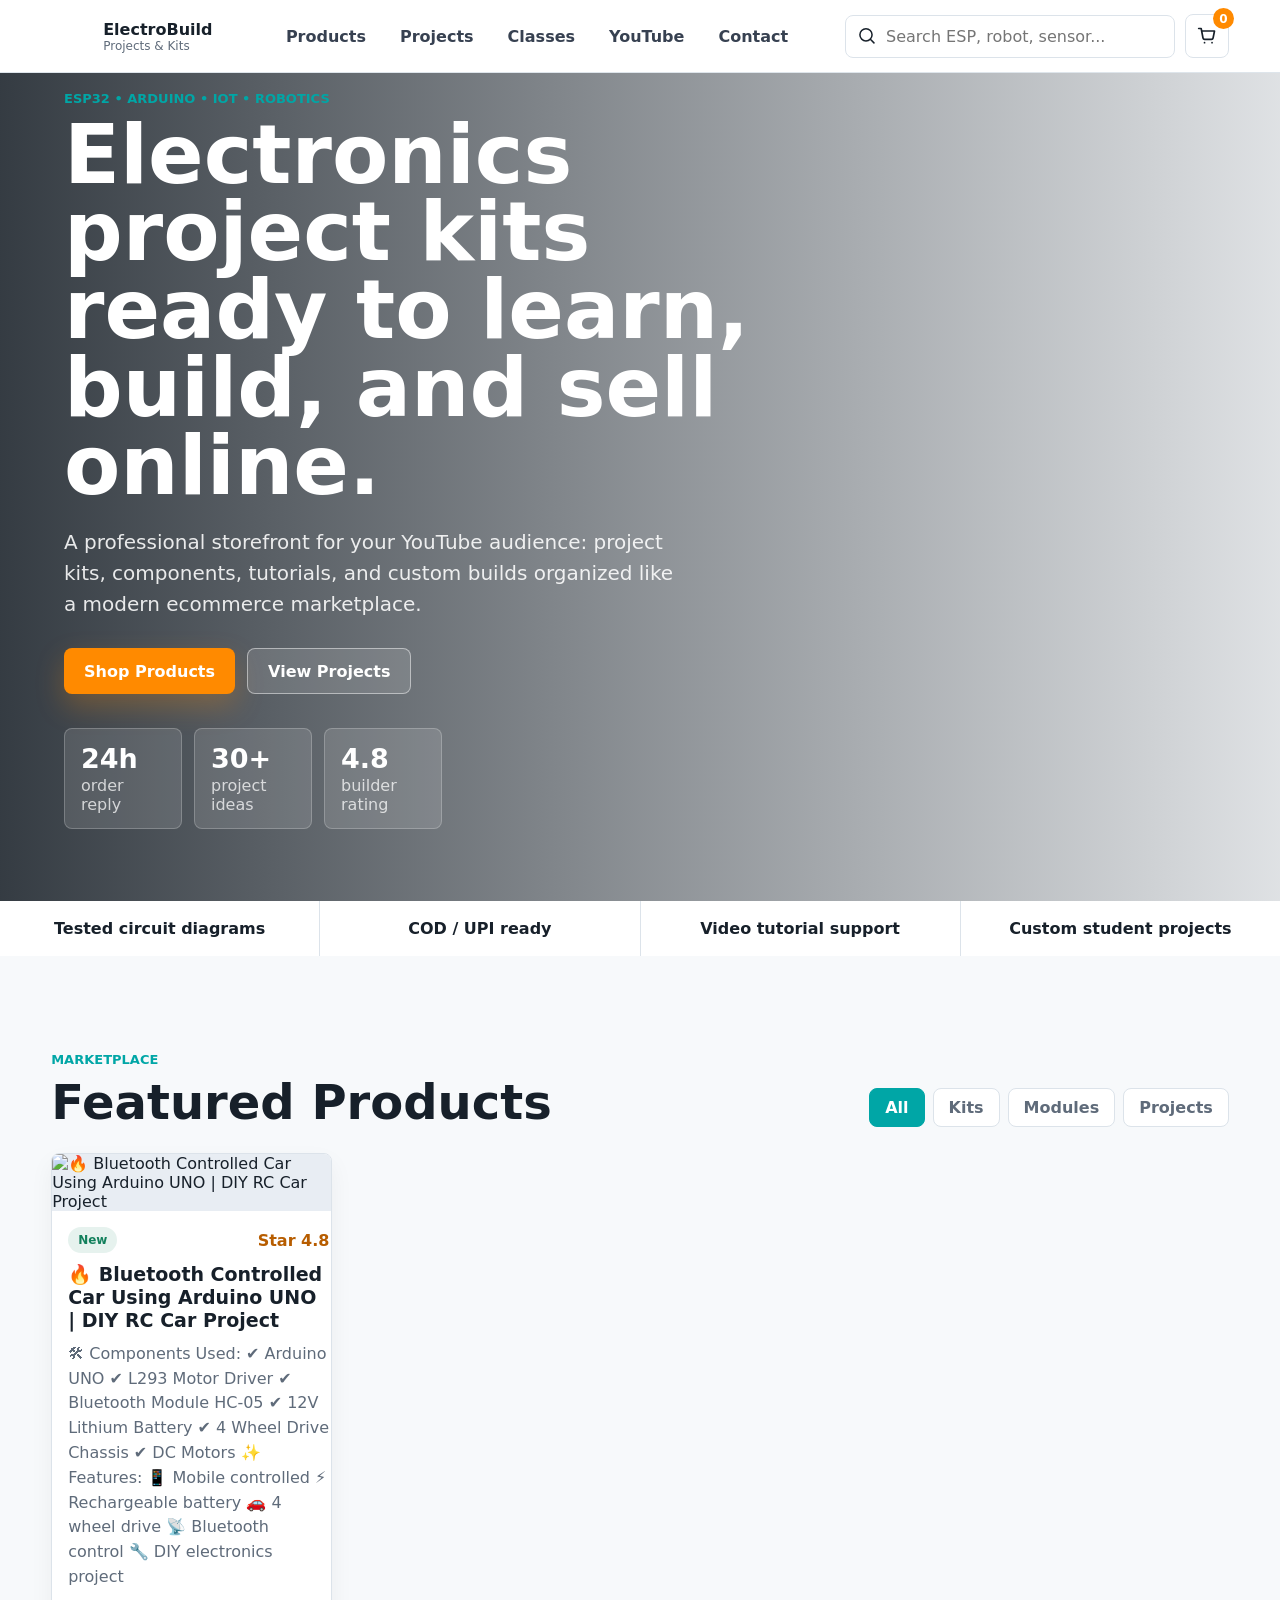
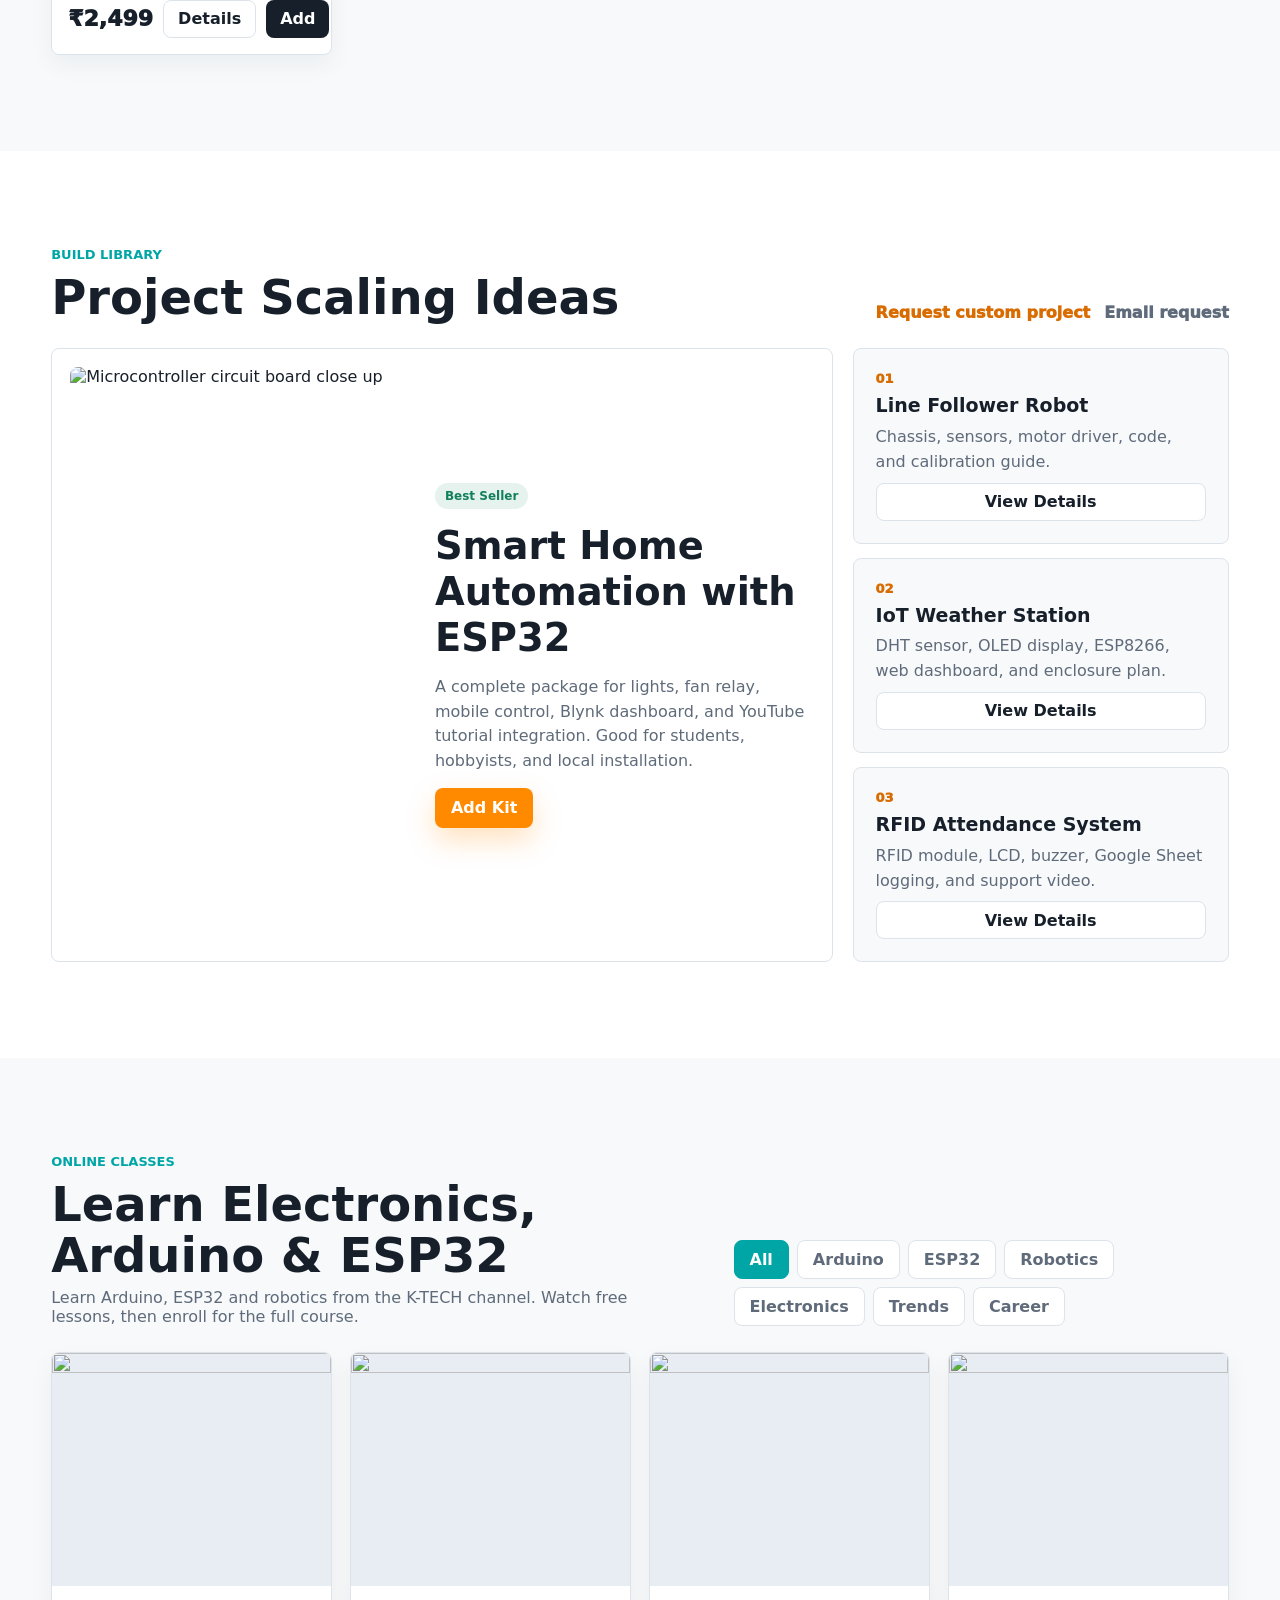
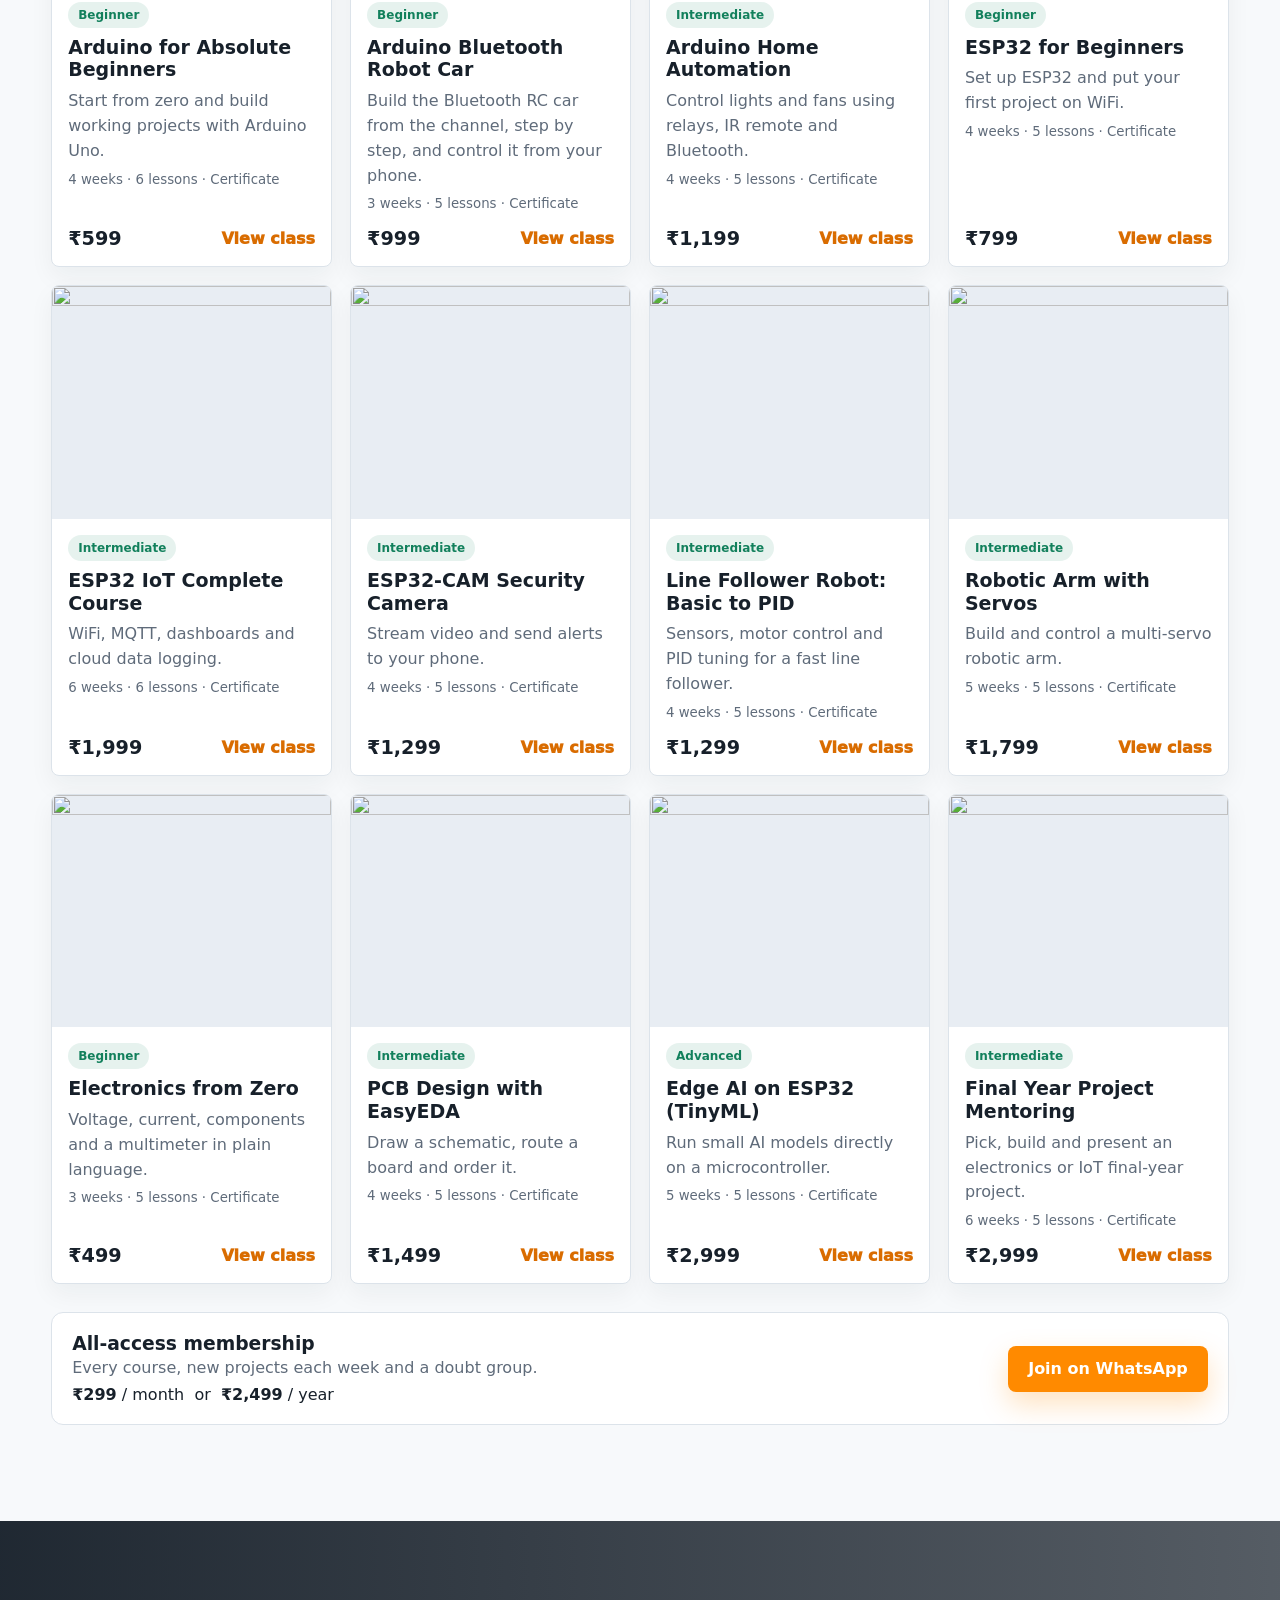
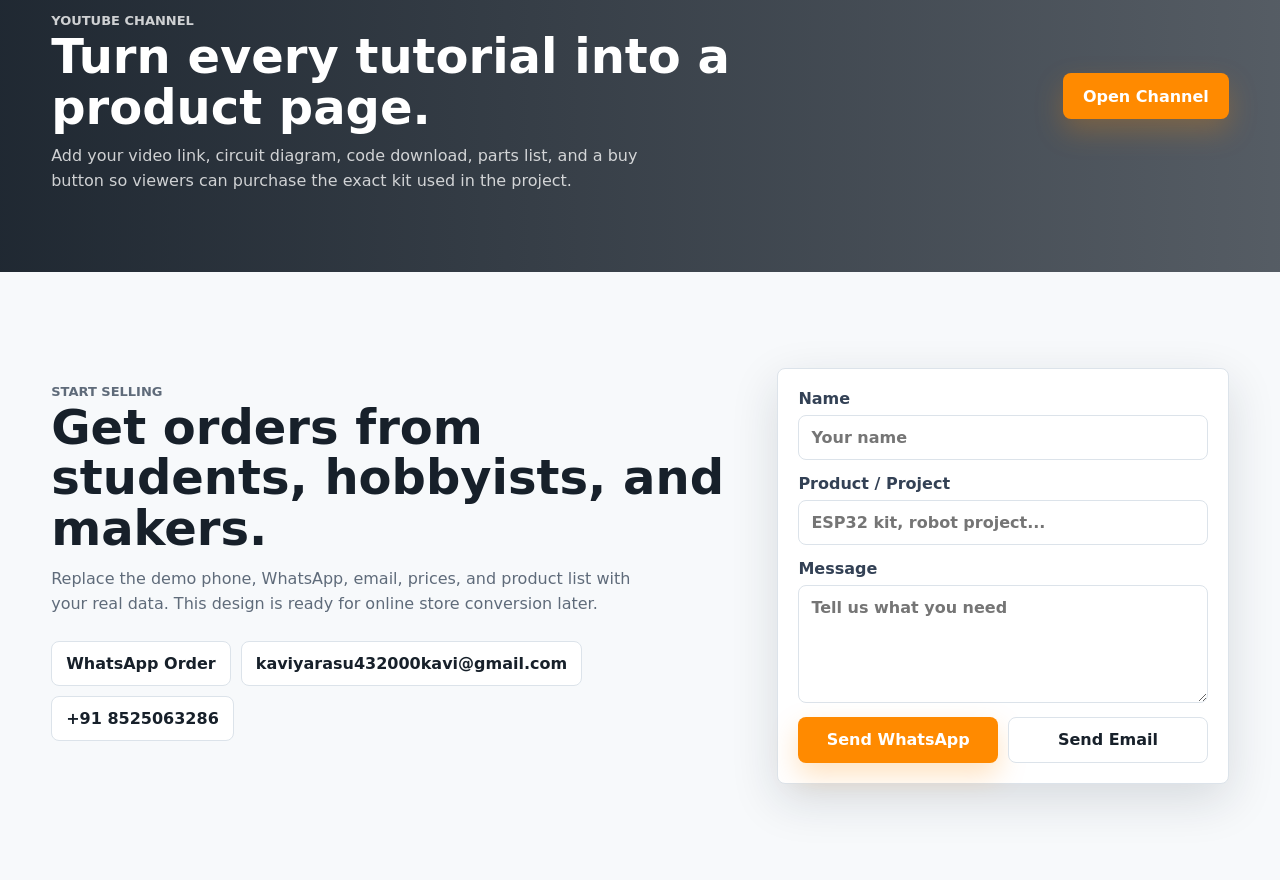
==== commit 7eb2a0db: "Add files via upload" ====
--- a/index.html
+++ b/index.html
@@ -10,6 +10,7 @@
     />
     <link rel="preconnect" href="https://images.unsplash.com" />
     <link rel="stylesheet" href="styles.css?v=10" />
+    <link rel="stylesheet" href="classes.css?v=1" />
   </head>
   <body>
     <header class="site-header">
@@ -24,6 +25,7 @@
       <nav class="main-nav" aria-label="Primary navigation">
         <a href="#products">Products</a>
         <a href="#projects">Projects</a>
+        <a href="#classes">Classes</a>
         <a href="#channel">YouTube</a>
         <a href="#contact">Contact</a>
       </nav>
@@ -168,6 +170,19 @@
         </div>
       </section>
 
+            <section class="section classes-section" id="classes">
+        <div class="section-heading">
+          <div>
+            <p class="eyebrow">Online Classes</p>
+            <h2>Learn Electronics, Arduino &amp; ESP32</h2>
+            <p class="classes-intro" id="classesIntro"></p>
+          </div>
+          <div class="filter-tabs" role="group" aria-label="Filter classes" id="classTabs"></div>
+        </div>
+        <div class="product-grid" id="classGrid" aria-live="polite"></div>
+        <div class="member-band" id="memberBand"></div>
+      </section>
+
       <section class="channel-band" id="channel">
         <div>
           <p class="eyebrow">YouTube Channel</p>
@@ -255,7 +270,32 @@
       </div>
     </div>
 
+    <div class="course-modal" id="courseModal" aria-hidden="true">
+      <div class="course-panel" role="dialog" aria-modal="true" aria-labelledby="cmTitle">
+        <button class="icon-btn ghost course-close" id="cmClose" type="button" aria-label="Close course details">
+          <svg viewBox="0 0 24 24" aria-hidden="true"><path d="M18 6 6 18M6 6l12 12" /></svg>
+        </button>
+        <img id="cmImage" src="" alt="" />
+        <div class="course-body">
+          <span class="badge" id="cmCat"></span>
+          <h2 id="cmTitle"></h2>
+          <p id="cmDesc"></p>
+          <p class="course-meta" id="cmMeta"></p>
+          <h3>Lessons</h3>
+          <ol class="lesson-list" id="cmLessons"></ol>
+          <div class="course-buy">
+            <strong id="cmPrice"></strong>
+            <a class="primary-btn" id="cmWhatsapp" href="#" target="_blank" rel="noreferrer">Enroll on WhatsApp</a>
+            <a class="secondary-form-btn" id="cmUpi" href="#" hidden>Pay by UPI</a>
+            <a class="secondary-form-btn" id="cmPay" href="#" target="_blank" rel="noreferrer" hidden>Pay online</a>
+          </div>
+          <p class="course-note">After payment, send the screenshot on WhatsApp. You will get the private lesson links, notes and code within 24 hours.</p>
+        </div>
+      </div>
+    </div>
+
     <script src="content.js"></script>
     <script src="app.js"></script>
+    <script src="classes.js"></script>
   </body>
 </html>
--- a/classes.css
+++ b/classes.css
@@ -0,0 +1,32 @@
+.classes-intro{max-width:60ch;margin:8px 0 0;color:var(--muted)}
+.class-card{cursor:pointer;display:flex;flex-direction:column}
+.class-card:focus-visible{outline:3px solid var(--brand);outline-offset:3px}
+.class-card-body{display:flex;flex-direction:column;gap:8px;padding:16px;flex:1}
+.class-card-body h3{margin:0}
+.class-card-body p{margin:0;color:var(--muted)}
+.class-meta{color:var(--muted)}
+.class-card-foot{margin-top:auto;display:flex;justify-content:space-between;align-items:center;padding-top:8px}
+.class-card-foot strong{font-size:1.2rem}
+.member-band{margin-top:28px;display:flex;flex-wrap:wrap;gap:16px;align-items:center;justify-content:space-between;background:var(--white);border:1px solid var(--line);border-radius:12px;padding:20px}
+.member-band[hidden]{display:none}
+.member-band h3{margin:0 0 4px}
+.member-band p{margin:0;color:var(--muted)}
+.member-prices{margin-top:8px!important;color:var(--ink)!important}
+.course-modal{position:fixed;inset:0;z-index:40;background:rgba(10,18,26,.6);display:none;align-items:center;justify-content:center;padding:16px}
+.course-modal.is-open{display:flex}
+.course-panel{position:relative;background:var(--white);border-radius:14px;max-width:720px;width:100%;max-height:92vh;overflow:auto;box-shadow:var(--shadow)}
+.course-panel>img{width:100%;height:200px;object-fit:cover;display:block;border-radius:14px 14px 0 0}
+.course-close{position:absolute;top:10px;right:10px;background:var(--white)}
+.course-body{padding:20px}
+.course-body h2{margin:8px 0}
+.course-meta{color:var(--muted)}
+.lesson-list{padding-left:20px;margin:8px 0 18px}
+.lesson-list li{padding:8px 0;border-bottom:1px solid var(--line)}
+.lesson-list li::marker{color:var(--brand-dark);font-weight:700}
+.lesson-list li{display:list-item}
+.lesson-list li span{margin-right:10px}
+.locked{color:var(--muted)}
+.course-buy{display:flex;flex-wrap:wrap;gap:10px;align-items:center}
+.course-buy strong{font-size:1.5rem;margin-right:auto}
+.course-note{color:var(--muted);font-size:.9rem;margin-bottom:0}
+@media(max-width:600px){.course-buy strong{width:100%}}
